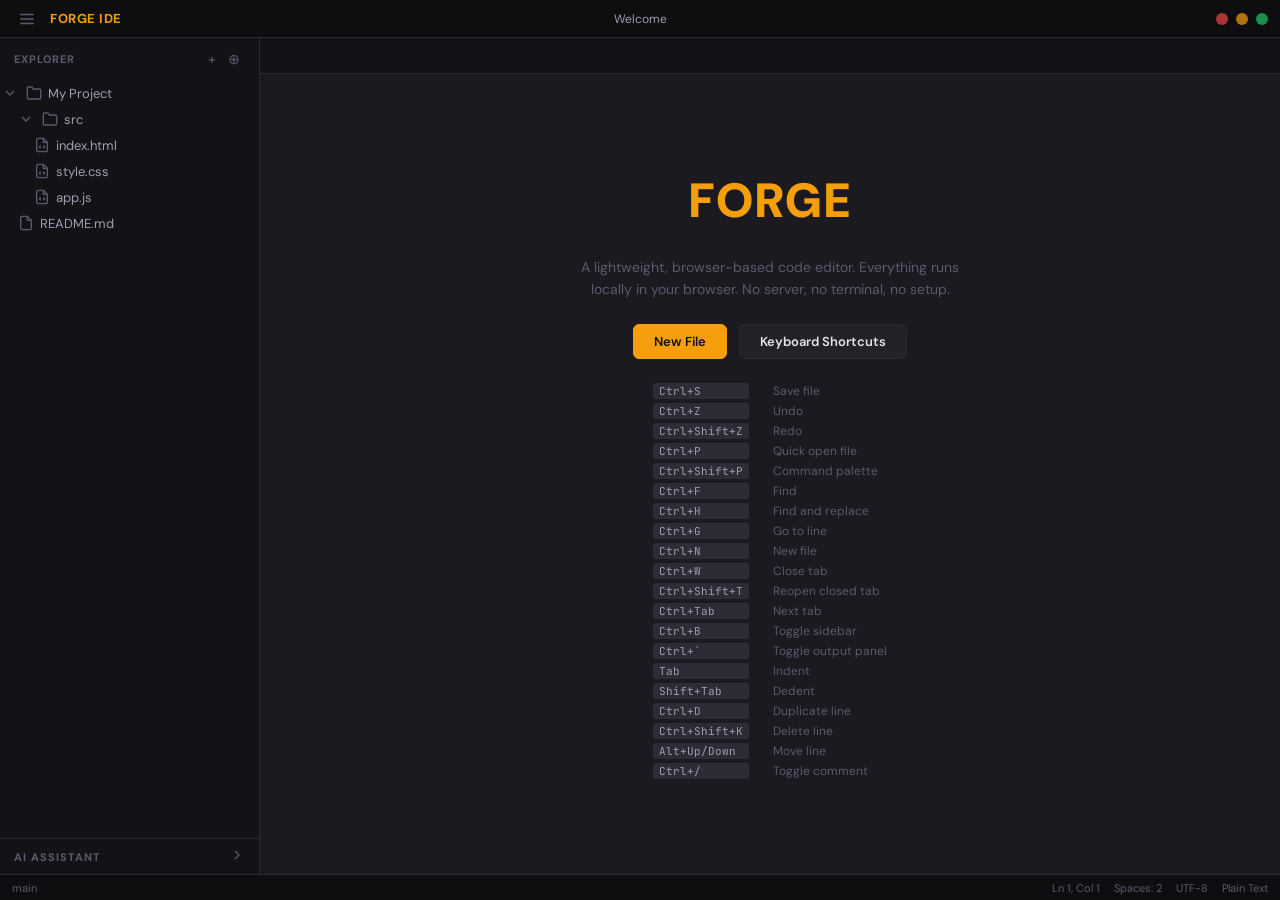
==== ide.html @ 229c1ccb "Add files via upload" ====
<!DOCTYPE html>
<html lang="en">
<head>
<meta charset="UTF-8">
<meta name="viewport" content="width=device-width, initial-scale=1.0">
<title>Forge IDE</title>
<link rel="preconnect" href="https://fonts.googleapis.com">
<link href="https://fonts.googleapis.com/css2?family=JetBrains+Mono:wght@400;700&family=DM+Sans:wght@400;500;600;700;900&display=swap" rel="stylesheet">
<style>
*,*::before,*::after{box-sizing:border-box;margin:0;padding:0}
:root{
  --bg-0:#0e0e11;--bg-1:#131317;--bg-2:#1a1a20;--bg-3:#222229;--bg-4:#2c2c36;
  --border:#2a2a36;--border-lt:#363645;
  --tx-0:#e4e4ea;--tx-1:#9e9eb2;--tx-2:#5a5a6e;
  --accent:#f59e0b;--accent-h:#fbbf24;--accent-bg:rgba(245,158,11,.1);--accent-bg2:rgba(245,158,11,.18);
  --red:#ef4444;--green:#22c55e;--blue:#38bdf8;--purple:#c084fc;--lime:#84cc16;--orange:#fb923c;
  --hl-kw:#f59e0b;--hl-str:#84cc16;--hl-num:#fb923c;--hl-cmt:#505064;--hl-fn:#38bdf8;--hl-bi:#c084fc;--hl-op:#8888a0;
  --hl-tag:#f59e0b;--hl-attr:#38bdf8;--hl-val:#84cc16;--hl-sel:#38bdf8;--hl-prop:#d4d4de;
  --radius:6px;--font-ui:'DM Sans',sans-serif;--font-ed:'JetBrains Mono',monospace;
  --ed-fs:14px;--ed-lh:21px;--ed-pad:16px;
}
html,body{height:100%;overflow:hidden;background:var(--bg-0);color:var(--tx-0);font-family:var(--font-ui)}
::-webkit-scrollbar{width:10px;height:10px}
::-webkit-scrollbar-track{background:transparent}
::-webkit-scrollbar-thumb{background:var(--bg-4);border-radius:5px}
::-webkit-scrollbar-thumb:hover{background:var(--border-lt)}
::selection{background:var(--accent-bg2)}
input,button,textarea{font-family:inherit;color:inherit}
button{background:none;border:none;cursor:pointer;padding:4px;border-radius:var(--radius)}
button:hover{background:var(--bg-3)}
:focus-visible{outline:1px solid var(--accent);outline-offset:-1px}

#app{display:grid;grid-template-rows:38px 1fr 26px;grid-template-columns:auto 1fr;height:100vh;width:100vw}
#titleBar{grid-column:1/-1;display:flex;align-items:center;justify-content:space-between;padding:0 12px;background:var(--bg-0);border-bottom:1px solid var(--border);user-select:none;z-index:10;position:relative}
.title-left,.title-right{display:flex;align-items:center;gap:8px}
.app-name{font-weight:700;font-size:13px;color:var(--accent);letter-spacing:.5px}
.title-center{font-size:12px;color:var(--tx-1);position:absolute;left:50%;transform:translateX(-50%);white-space:nowrap;overflow:hidden;text-overflow:ellipsis;max-width:40vw}
.title-right .dot{width:12px;height:12px;border-radius:50%;opacity:.7}

#sidebar{grid-row:2;width:260px;min-width:0;background:var(--bg-1);border-right:1px solid var(--border);display:flex;flex-direction:column;overflow:hidden;transition:width .15s,opacity .15s;position:relative}
#sidebar.collapsed{width:0;border-right:none;opacity:0;pointer-events:none}
#sidebar.resizing{transition:none}
#sidebarResizer{position:absolute;top:0;right:-3px;width:6px;height:100%;cursor:col-resize;z-index:5}
#sidebarResizer:hover,#sidebarResizer.active{background:var(--accent-bg2)}
#outputPanel{position:relative}
#outputResizer{position:absolute;top:-3px;left:0;width:100%;height:6px;cursor:row-resize;z-index:5}
#outputResizer:hover,#outputResizer.active{background:var(--accent-bg2)}
.sb-header{display:flex;align-items:center;justify-content:space-between;padding:10px 14px 8px;font-size:11px;font-weight:700;letter-spacing:1px;color:var(--tx-2);user-select:none}
.sb-actions{display:flex;gap:2px}
.sb-actions button{padding:2px 5px;font-size:14px;color:var(--tx-2)}
.sb-actions button:hover{color:var(--tx-0)}
#fileTree{flex:1;overflow-y:auto;overflow-x:hidden;padding:2px 0}
.tree-item{display:flex;align-items:center;gap:4px;padding:3px 8px 3px 0;cursor:pointer;font-size:13px;color:var(--tx-1);white-space:nowrap;user-select:none;position:relative}
.tree-item:hover{background:var(--bg-3);color:var(--tx-0)}
.tree-item.active{background:var(--accent-bg);color:var(--tx-0)}
.tree-item .ic{flex-shrink:0;display:flex;align-items:center;justify-content:center;width:20px;height:20px;color:var(--tx-2)}
.tree-item.active .ic{color:var(--accent)}
.tree-item .lbl{overflow:hidden;text-overflow:ellipsis}
.dirty-dot{width:8px;height:8px;border-radius:50%;background:var(--accent);margin-left:auto;flex-shrink:0}

.ai-section{border-top:1px solid var(--border);display:flex;flex-direction:column;max-height:280px;transition:max-height .2s}
.ai-section.collapsed{max-height:36px}
.ai-section-hdr{display:flex;align-items:center;justify-content:space-between;padding:8px 14px;font-size:11px;font-weight:700;letter-spacing:1px;color:var(--tx-2);cursor:pointer;user-select:none}
.ai-section-hdr:hover{color:var(--tx-1)}
#aiMessages{flex:1;overflow-y:auto;padding:4px 12px;font-size:12px;line-height:1.5}
.ai-msg{margin-bottom:8px;padding:6px 10px;border-radius:var(--radius);max-width:95%;word-wrap:break-word;white-space:pre-wrap}
.ai-msg.user{background:var(--accent-bg);color:var(--tx-0);margin-left:auto;text-align:right}
.ai-msg.bot{background:var(--bg-3);color:var(--tx-1)}
.ai-input-row{display:flex;gap:4px;padding:6px 8px;border-top:1px solid var(--border)}
.ai-input-row input{flex:1;background:var(--bg-0);border:1px solid var(--border);border-radius:var(--radius);padding:5px 10px;font-size:12px;outline:none;color:var(--tx-0)}
.ai-input-row input:focus{border-color:var(--accent)}
.ai-input-row button{background:var(--accent);color:var(--bg-0);font-weight:700;border-radius:var(--radius);padding:0 10px}
.ai-input-row button:hover{background:var(--accent-h)}

#editorArea{grid-row:2;display:flex;flex-direction:column;overflow:hidden;background:var(--bg-2);position:relative}
#tabBar{display:flex;align-items:stretch;background:var(--bg-1);border-bottom:1px solid var(--border);min-height:36px;overflow-x:auto;overflow-y:hidden;user-select:none;flex-shrink:0}
#tabBar::-webkit-scrollbar{height:0}
.tab{display:flex;align-items:center;gap:6px;padding:0 14px;font-size:12px;color:var(--tx-2);cursor:pointer;border-right:1px solid var(--border);white-space:nowrap;position:relative;flex-shrink:0;min-width:0}
.tab:hover{color:var(--tx-1);background:var(--bg-3)}
.tab.active{color:var(--tx-0);background:var(--bg-2)}
.tab.active::after{content:'';position:absolute;bottom:0;left:0;right:0;height:2px;background:var(--accent)}
.tab .tab-name{overflow:hidden;text-overflow:ellipsis}
.tab .tab-close{display:flex;align-items:center;opacity:0;padding:2px;border-radius:3px}
.tab:hover .tab-close,.tab.active .tab-close{opacity:.5}
.tab .tab-close:hover{opacity:1;background:var(--bg-4)}
.tab .tab-dirty{width:6px;height:6px;border-radius:50%;background:var(--accent);flex-shrink:0}

#editorContainer{flex:1;display:flex;overflow:hidden;position:relative}
#welcomeScreen{flex:1;display:flex;flex-direction:column;align-items:center;justify-content:center;gap:24px;padding:40px;text-align:center}
.welcome-logo{font-size:48px;font-weight:900;color:var(--accent);letter-spacing:2px}
.welcome-sub{font-size:14px;color:var(--tx-2);max-width:400px;line-height:1.6}
.welcome-actions{display:flex;gap:12px;flex-wrap:wrap;justify-content:center}
.wbtn{padding:8px 20px;border-radius:var(--radius);font-size:13px;font-weight:600;cursor:pointer;border:1px solid var(--border);background:var(--bg-3);color:var(--tx-0);transition:all .15s}
.wbtn:hover{border-color:var(--accent);background:var(--accent-bg)}
.wbtn.primary{background:var(--accent);color:var(--bg-0);border-color:var(--accent)}
.wbtn.primary:hover{background:var(--accent-h)}
.welcome-shortcuts{display:grid;grid-template-columns:auto auto;gap:4px 24px;text-align:left;font-size:12px;color:var(--tx-2)}
.welcome-shortcuts kbd{background:var(--bg-4);padding:1px 6px;border-radius:3px;font-family:var(--font-ed);font-size:11px;color:var(--tx-1)}

#editorWrapper{flex:1;display:none;overflow:hidden}
#editorWrapper.visible{display:flex}
#lineNumbers{width:58px;min-width:58px;overflow:hidden;padding:var(--ed-pad) 10px var(--ed-pad) 0;text-align:right;color:var(--tx-2);background:var(--bg-2);border-right:1px solid var(--border);user-select:none}
.ln{display:block;font-family:var(--font-ed);font-size:var(--ed-fs);line-height:var(--ed-lh)}
.ln.active-ln{color:var(--tx-0)}
#editorScroll{flex:1;overflow:auto;position:relative;background:var(--bg-2)}
#editorInner{position:relative;min-width:100%;min-height:100%}
.ed-text{font-family:var(--font-ed)!important;font-size:var(--ed-fs)!important;font-weight:400!important;font-style:normal!important;line-height:var(--ed-lh)!important;tab-size:2!important;-moz-tab-size:2!important;letter-spacing:0!important;word-spacing:0!important;white-space:pre!important;padding:var(--ed-pad)!important;margin:0!important;border:none!important}
#highlightLayer{position:absolute;top:0;left:0;pointer-events:none;z-index:1;overflow:hidden;color:var(--tx-0)}
#inputLayer{position:absolute;top:0;left:0;width:100%;height:100%;resize:none;overflow:hidden;background:transparent;color:transparent;caret-color:var(--accent);outline:none;z-index:2}
#minimap{width:80px;min-width:80px;background:var(--bg-1);border-left:1px solid var(--border);cursor:pointer;display:block}

.hl-kw{color:var(--hl-kw)}.hl-str{color:var(--hl-str)}.hl-num{color:var(--hl-num)}
.hl-cmt{color:var(--hl-cmt);font-style:italic}.hl-fn{color:var(--hl-fn)}.hl-bi{color:var(--hl-bi)}
.hl-op{color:var(--hl-op)}.hl-tag{color:var(--hl-tag)}.hl-attr{color:var(--hl-attr)}
.hl-val{color:var(--hl-val)}.hl-sel{color:var(--hl-sel)}.hl-prop{color:var(--hl-prop)}
.hl-imp{color:var(--red)}.hl-punct{color:var(--tx-2)}

#findBar{display:none;align-items:center;gap:8px;padding:6px 12px;background:var(--bg-1);border-bottom:1px solid var(--border);flex-shrink:0;animation:slideDown .12s ease}
#findBar.visible{display:flex}
@keyframes slideDown{from{opacity:0;transform:translateY(-8px)}to{opacity:1;transform:translateY(0)}}
#findBar input{background:var(--bg-0);border:1px solid var(--border);border-radius:var(--radius);padding:4px 10px;font-size:12px;font-family:var(--font-ed);color:var(--tx-0);outline:none;min-width:180px}
#findBar input:focus{border-color:var(--accent)}
#findBar .find-nav{display:flex;gap:2px}
#findBar .find-info{font-size:11px;color:var(--tx-2);min-width:60px}
#findBar .replace-row{display:none;align-items:center;gap:6px}
#findBar .replace-row.visible{display:flex}
.find-opt{font-size:11px;font-family:var(--font-ed);padding:2px 6px;color:var(--tx-2);border:1px solid transparent;border-radius:4px}
.find-opt:hover{color:var(--tx-1);background:var(--bg-3)}
.find-opt.active{color:var(--accent);background:var(--accent-bg);border-color:var(--accent)}

#outputPanel{display:none;flex-direction:column;border-top:1px solid var(--border);background:var(--bg-1);flex-shrink:0}
#outputPanel.visible{display:flex}
.out-header{display:flex;align-items:center;justify-content:space-between;padding:6px 12px;font-size:11px;font-weight:700;letter-spacing:1px;color:var(--tx-2);border-bottom:1px solid var(--border)}
#outputContent{flex:1;overflow-y:auto;padding:8px 12px;font-family:var(--font-ed);font-size:12px;line-height:1.6;color:var(--tx-1);max-height:180px}

#statusBar{grid-column:1/-1;display:flex;align-items:center;justify-content:space-between;padding:0 12px;background:var(--bg-0);border-top:1px solid var(--border);font-size:11px;color:var(--tx-2);user-select:none;flex-shrink:0}
.st-left,.st-right{display:flex;align-items:center;gap:14px}
.st-item{display:flex;align-items:center;gap:4px;cursor:default}
.st-item.clickable{cursor:pointer}
.st-item.clickable:hover{color:var(--tx-1)}

#cmdPalette{display:none;position:fixed;inset:0;z-index:100;align-items:flex-start;justify-content:center;padding-top:80px}
#cmdPalette.visible{display:flex}
.cp-overlay{position:absolute;inset:0;background:rgba(0,0,0,.5)}
.cp-modal{position:relative;width:520px;max-width:90vw;background:var(--bg-1);border:1px solid var(--border);border-radius:var(--radius);box-shadow:0 20px 60px rgba(0,0,0,.6);overflow:hidden}
.cp-modal input{width:100%;padding:12px 16px;background:var(--bg-0);border:none;border-bottom:1px solid var(--border);font-size:14px;color:var(--tx-0);outline:none}
.cp-results{max-height:320px;overflow-y:auto;padding:4px}
.cp-item{display:flex;align-items:center;justify-content:space-between;padding:8px 14px;border-radius:4px;cursor:pointer;font-size:13px;color:var(--tx-1)}
.cp-item:hover,.cp-item.selected{background:var(--accent-bg);color:var(--tx-0)}
.cp-item .cp-shortcut{font-size:11px;color:var(--tx-2);font-family:var(--font-ed)}

#ctxMenu{display:none;position:fixed;z-index:200;min-width:180px;background:var(--bg-1);border:1px solid var(--border);border-radius:var(--radius);box-shadow:0 8px 30px rgba(0,0,0,.5);padding:4px;overflow:hidden}
#ctxMenu.visible{display:block}
.ctx-item{display:flex;align-items:center;gap:8px;padding:6px 12px;font-size:12px;color:var(--tx-1);cursor:pointer;border-radius:4px}
.ctx-item:hover{background:var(--accent-bg);color:var(--tx-0)}
.ctx-item.danger{color:var(--red)}
.ctx-item.danger:hover{background:rgba(239,68,68,.1)}
.ctx-sep{height:1px;background:var(--border);margin:4px 8px}

.inline-input{width:100%;background:var(--bg-0);border:1px solid var(--accent);color:var(--tx-0);font-family:var(--font-ui);font-size:13px;padding:2px 6px;outline:none;border-radius:3px;margin:1px 0}

#toastContainer{position:fixed;bottom:40px;right:16px;z-index:300;display:flex;flex-direction:column;gap:8px;pointer-events:none}
.toast{padding:8px 16px;background:var(--bg-3);border:1px solid var(--border);border-radius:var(--radius);font-size:12px;color:var(--tx-0);box-shadow:0 4px 20px rgba(0,0,0,.4);animation:toastIn .2s ease;transition:opacity .2s}
.toast.out{opacity:0}
@keyframes toastIn{from{opacity:0;transform:translateY(10px)}to{opacity:1;transform:translateY(0)}}

#currentLineHighlight{position:absolute;left:0;right:0;height:var(--ed-lh);background:rgba(245,158,11,.04);pointer-events:none;z-index:0;transition:top .05s}
</style>
</head>
<body>
<div id="app">
  <header id="titleBar">
    <div class="title-left">
      <button id="menuBtn" title="Toggle Sidebar" style="padding:4px 6px;display:flex;color:var(--tx-2)"></button>
      <span class="app-name">FORGE IDE</span>
    </div>
    <div class="title-center" id="titleCenter">Welcome</div>
    <div class="title-right">
      <div class="dot" style="background:var(--red)"></div>
      <div class="dot" style="background:var(--accent)"></div>
      <div class="dot" style="background:var(--green)"></div>
    </div>
  </header>

  <aside id="sidebar">
    <div class="sb-header">
      <span>EXPLORER</span>
      <div class="sb-actions">
        <button id="newFileBtn" title="New File">+</button>
        <button id="newFolderBtn" title="New Folder">&#x2295;</button>
      </div>
    </div>
    <div id="fileTree"></div>
    <div class="ai-section collapsed" id="aiSection">
      <div class="ai-section-hdr" id="aiToggle"><span>AI ASSISTANT</span><span id="aiChev"></span></div>
      <div id="aiMessages"></div>
      <div class="ai-input-row">
        <input type="text" id="aiInput" placeholder="Type a command..." autocomplete="off">
        <button id="aiSendBtn">&#x27A4;</button>
      </div>
    </div>
    <div id="sidebarResizer" title="Drag to resize"></div>
  </aside>

  <div id="editorArea">
    <div id="tabBar"><div id="tabList" style="display:flex"></div></div>
    <div id="findBar">
      <span style="color:var(--tx-2);font-size:13px;display:flex">&#x1F50D;</span>
      <input type="text" id="findInput" placeholder="Find...">
      <div class="find-nav">
        <button id="findPrev" title="Previous" style="padding:2px 4px;color:var(--tx-2)"></button>
        <button id="findNext" title="Next" style="padding:2px 4px;color:var(--tx-2)"></button>
      </div>
      <div class="find-nav">
        <button id="findCaseBtn" class="find-opt" title="Match Case">Aa</button>
        <button id="findWordBtn" class="find-opt" title="Match Whole Word">ab</button>
        <button id="findRegexBtn" class="find-opt" title="Use Regular Expression">.*</button>
      </div>
      <span class="find-info" id="findInfo"></span>
      <div class="replace-row" id="replaceRow">
        <input type="text" id="replaceInput" placeholder="Replace...">
        <button id="replaceBtn" style="font-size:11px;padding:3px 8px;background:var(--bg-3);border:1px solid var(--border);border-radius:4px">Replace</button>
        <button id="replaceAllBtn" style="font-size:11px;padding:3px 8px;background:var(--bg-3);border:1px solid var(--border);border-radius:4px">All</button>
      </div>
      <div style="flex:1"></div>
      <button id="findClose" style="padding:2px 6px;color:var(--tx-2)"></button>
    </div>
    <div id="editorContainer">
      <div id="welcomeScreen">
        <div class="welcome-logo">FORGE</div>
        <div class="welcome-sub">A lightweight, browser-based code editor. Everything runs locally in your browser. No server, no terminal, no setup.</div>
        <div class="welcome-actions">
          <button class="wbtn primary" id="wNewFile">New File</button>
          <button class="wbtn" id="wShortcuts">Keyboard Shortcuts</button>
        </div>
        <div class="welcome-shortcuts" id="wShortcutList">
          <kbd>Ctrl+S</kbd><span>Save file</span>
          <kbd>Ctrl+Z</kbd><span>Undo</span>
          <kbd>Ctrl+Shift+Z</kbd><span>Redo</span>
          <kbd>Ctrl+P</kbd><span>Quick open file</span>
          <kbd>Ctrl+Shift+P</kbd><span>Command palette</span>
          <kbd>Ctrl+F</kbd><span>Find</span>
          <kbd>Ctrl+H</kbd><span>Find and replace</span>
          <kbd>Ctrl+G</kbd><span>Go to line</span>
          <kbd>Ctrl+N</kbd><span>New file</span>
          <kbd>Ctrl+W</kbd><span>Close tab</span>
          <kbd>Ctrl+Shift+T</kbd><span>Reopen closed tab</span>
          <kbd>Ctrl+Tab</kbd><span>Next tab</span>
          <kbd>Ctrl+B</kbd><span>Toggle sidebar</span>
          <kbd>Ctrl+`</kbd><span>Toggle output panel</span>
          <kbd>Tab</kbd><span>Indent</span>
          <kbd>Shift+Tab</kbd><span>Dedent</span>
          <kbd>Ctrl+D</kbd><span>Duplicate line</span>
          <kbd>Ctrl+Shift+K</kbd><span>Delete line</span>
          <kbd>Alt+Up/Down</kbd><span>Move line</span>
          <kbd>Ctrl+/</kbd><span>Toggle comment</span>
        </div>
      </div>
      <div id="editorWrapper">
        <div id="lineNumbers"></div>
        <div id="editorScroll">
          <div id="editorInner">
            <div id="currentLineHighlight"></div>
            <pre id="highlightLayer" class="ed-text"></pre>
            <textarea id="inputLayer" class="ed-text" spellcheck="false" autocomplete="off" autocorrect="off" autocapitalize="off" wrap="off"></textarea>
          </div>
        </div>
        <canvas id="minimap"></canvas>
      </div>
    </div>
    <div id="outputPanel">
      <div id="outputResizer" title="Drag to resize"></div>
      <div class="out-header"><span>OUTPUT</span><button id="closeOutputBtn" style="padding:2px 6px;color:var(--tx-2)"></button></div>
      <div id="outputContent"></div>
    </div>
  </div>

  <footer id="statusBar">
    <div class="st-left">
      <span class="st-item clickable" id="stBranch">main</span>
    </div>
    <div class="st-right">
      <span class="st-item" id="stCursor">Ln 1, Col 1</span>
      <span class="st-item" id="stIndent">Spaces: 2</span>
      <span class="st-item" id="stEncoding">UTF-8</span>
      <span class="st-item" id="stLang">Plain Text</span>
    </div>
  </footer>
</div>

<div id="cmdPalette">
  <div class="cp-overlay" id="cpOverlay"></div>
  <div class="cp-modal">
    <input type="text" id="cpInput" placeholder="Type a command or file name..." autocomplete="off">
    <div class="cp-results" id="cpResults"></div>
  </div>
</div>
<div id="ctxMenu"></div>
<div id="toastContainer"></div>

<script>
(function(){
'use strict';

/* ===== ICONS ===== */
const IC={
  chevR:'<svg width="16" height="16" viewBox="0 0 24 24" fill="none" stroke="currentColor" stroke-width="2"><polyline points="9 18 15 12 9 6"/></svg>',
  chevD:'<svg width="16" height="16" viewBox="0 0 24 24" fill="none" stroke="currentColor" stroke-width="2"><polyline points="6 9 12 15 18 9"/></svg>',
  folder:'<svg width="16" height="16" viewBox="0 0 24 24" fill="none" stroke="currentColor" stroke-width="2"><path d="M22 19a2 2 0 0 1-2 2H4a2 2 0 0 1-2-2V5a2 2 0 0 1 2-2h5l2 3h9a2 2 0 0 1 2 2z"/></svg>',
  file:'<svg width="16" height="16" viewBox="0 0 24 24" fill="none" stroke="currentColor" stroke-width="2"><path d="M14 2H6a2 2 0 0 0-2 2v16a2 2 0 0 0 2 2h12a2 2 0 0 0 2-2V8z"/><polyline points="14 2 14 8 20 8"/></svg>',
  fileCode:'<svg width="16" height="16" viewBox="0 0 24 24" fill="none" stroke="currentColor" stroke-width="2"><path d="M14 2H6a2 2 0 0 0-2 2v16a2 2 0 0 0 2 2h12a2 2 0 0 0 2-2V8z"/><polyline points="14 2 14 8 20 8"/><polyline points="10 13 8 15 10 17"/><polyline points="14 13 16 15 14 17"/></svg>',
  x:'<svg width="14" height="14" viewBox="0 0 24 24" fill="none" stroke="currentColor" stroke-width="2"><line x1="18" y1="6" x2="6" y2="18"/><line x1="6" y1="6" x2="18" y2="18"/></svg>',
  arrowU:'<svg width="14" height="14" viewBox="0 0 24 24" fill="none" stroke="currentColor" stroke-width="2"><polyline points="18 15 12 9 6 15"/></svg>',
  arrowD:'<svg width="14" height="14" viewBox="0 0 24 24" fill="none" stroke="currentColor" stroke-width="2"><polyline points="6 9 12 15 18 9"/></svg>',
  menu:'<svg width="18" height="18" viewBox="0 0 24 24" fill="none" stroke="currentColor" stroke-width="2"><line x1="3" y1="6" x2="21" y2="6"/><line x1="3" y1="12" x2="21" y2="12"/><line x1="3" y1="18" x2="21" y2="18"/></svg>',
};

/* ===== CONFIG ===== */
const CFG={tabSize:2,fontSize:14,lineHeight:21,pad:16,lnWidth:58,mmWidth:80,maxUndo:200,autoSaveMs:4000,undoCoalesceMs:500,maxClosedTabs:15};

/* ===== KEYWORDS ===== */
const JS_KW=new Set('break case catch class const continue debugger default delete do else export extends finally for function if import in instanceof let new of return static super switch this throw try typeof var void while with yield async await'.split(' '));
const JS_BI=new Set('true false null undefined NaN Infinity console Math Array Object String Number Boolean Date RegExp Map Set Promise JSON window document parseInt parseFloat isNaN isFinite require module exports'.split(' '));
const CSS_PROP=new Set('align-content align-items align-self animation appearance background background-attachment background-blend-mode background-clip background-color background-image background-origin background-position background-repeat background-size border border-bottom border-bottom-color border-bottom-left-radius border-bottom-right-radius border-bottom-style border-bottom-width border-collapse border-color border-image border-left border-left-color border-left-style border-left-width border-radius border-right border-right-color border-right-style border-right-width border-spacing border-style border-top border-top-color border-top-left-radius border-top-right-radius border-top-style border-top-width border-width bottom box-decoration-break box-shadow box-sizing caption-side caret-color clear clip clip-path color column-count column-fill column-gap column-rule column-rule-color column-rule-style column-rule-width column-span column-width columns content counter-increment counter-reset cursor direction display empty-cells filter flex flex-basis flex-direction flex-flow flex-grow flex-shrink flex-wrap float font font-family font-feature-settings font-kerning font-size font-size-adjust font-stretch font-style font-variant font-variant-caps font-weight gap grid grid-area grid-auto-columns grid-auto-flow grid-auto-rows grid-column grid-column-end grid-column-gap grid-column-start grid-gap grid-row grid-row-end grid-row-gap grid-row-start grid-template grid-template-areas grid-template-columns grid-template-rows height justify-content justify-items justify-self left letter-spacing line-height list-style list-style-image list-style-position list-style-type margin margin-bottom margin-left margin-right margin-top max-height max-width min-height min-width mix-blend-mode object-fit object-position opacity order outline outline-color outline-offset outline-style outline-width overflow overflow-wrap overflow-x overflow-y padding padding-bottom padding-left padding-right padding-top perspective perspective-origin place-content place-items place-self pointer-events position quotes resize right row-gap scroll-behavior tab-size table-layout text-align text-align-last text-decoration text-decoration-color text-decoration-line text-decoration-style text-indent text-justify text-overflow text-shadow text-transform top transform transform-origin transform-style transition transition-delay transition-duration transition-property transition-timing-function user-select vertical-align visibility white-space width word-break word-spacing word-wrap writing-mode z-index'.split(' '));

/* ===== STATE ===== */
const S={
  files:new Map(),rootId:null,
  openTabs:[],activeTabId:null,
  tabStates:new Map(),
  openFolders:new Set(),dirty:new Set(),
  sidebarVisible:true,outputVisible:false,
  aiOpen:false,projectName:'My Project',
  closedTabs:[]
};
let findVisible=false,findText='',findMatches=[],findIdx=-1,replaceMode=false;
let findCase=false,findWhole=false,findRegex=false;
let progChange=false,updateQueued=false,charW=null;
let sidebarResizing=false,outputResizing=false;

/* ===== DOM REFS ===== */
let $menu,$sidebar,$fileTree,$tabList,$welcome,$edWrap,$edScroll,$edInner,$hlLayer,$input,$lnNums,$minimap;
let $findBar,$findInput,$findInfo,$replaceRow,$replaceInput;
let $cmdPalette,$cpInput,$cpResults,$cpOverlay;
let $ctxMenu,$aiMsgs,$aiInput,$aiSection;
let $stCursor,$stLang,$titleCenter,$outputPanel,$outputContent;
let $toastContainer;

/* ===== UTILS ===== */
let _idC=0;
function uid(){return 'f'+(++_idC)}
function escH(s){return s.replace(/&/g,'&amp;').replace(/</g,'&lt;').replace(/>/g,'&gt;').replace(/"/g,'&quot;')}
function ext(name){const i=name.lastIndexOf('.');return i>=0?name.slice(i+1).toLowerCase():''}
function langOfFile(name){const e=ext(name);if(['js','mjs','cjs','ts','tsx','jsx'].includes(e))return'javascript';if(['html','htm','svg'].includes(e))return'html';if(['css','scss','less'].includes(e))return'css';if(e==='json')return'json';return'plain'}
function langLabel(l){return{javascript:'JavaScript',html:'HTML',css:'CSS',json:'JSON',plain:'Plain Text'}[l]||'Plain Text'}
function toast(msg){const t=document.createElement('div');t.className='toast';t.textContent=msg;$toastContainer.appendChild(t);setTimeout(()=>{t.classList.add('out');setTimeout(()=>t.remove(),200)},2500)}
function copyToClipboard(text){
  if(navigator.clipboard&&navigator.clipboard.writeText){navigator.clipboard.writeText(text).catch(()=>fallbackCopy(text))}
  else fallbackCopy(text);
}
function fallbackCopy(text){
  const ta=document.createElement('textarea');ta.value=text;ta.style.position='fixed';ta.style.opacity='0';
  document.body.appendChild(ta);ta.select();try{document.execCommand('copy')}catch(e){}document.body.removeChild(ta);
}

/* ===== FILE SYSTEM ===== */
function mkFile(name,type,parent,content=''){
  const id=uid();
  const node={id,name,type,parent:parent||null,content:type==='file'?content:'',children:[]};
  S.files.set(id,node);
  if(parent){const p=S.files.get(parent);if(p&&p.type==='folder')p.children.push(id)}
  return node;
}
function defaultProject(){
  const root=mkFile(S.projectName,'folder',null);S.rootId=root.id;S.openFolders.add(root.id);
  const src=mkFile('src','folder',root.id);S.openFolders.add(src.id);
  mkFile('index.html','file',src.id,'<!DOCTYPE html>\n<html lang="en">\n<head>\n  <meta charset="UTF-8">\n  <meta name="viewport" content="width=device-width, initial-scale=1.0">\n  <title>My Project</title>\n  <link rel="stylesheet" href="style.css">\n</head>\n<body>\n  <h1>Hello, Forge!</h1>\n  <p>Start editing to see changes.</p>\n  <div id="app"></div>\n  <script src="app.js"><\/script>\n</body>\n</html>');
  mkFile('style.css','file',src.id,'/* Main Styles */\nbody {\n  font-family: system-ui, sans-serif;\n  max-width: 800px;\n  margin: 2rem auto;\n  padding: 0 1rem;\n  color: #e0e0e0;\n  background: #1a1a20;\n}\n\nh1 {\n  color: #f59e0b;\n  font-size: 2.5rem;\n  margin-bottom: 0.5rem;\n}\n\np {\n  color: #9e9eb2;\n  line-height: 1.6;\n}\n\n#app {\n  margin-top: 2rem;\n  padding: 1.5rem;\n  border: 1px solid #2a2a36;\n  border-radius: 8px;\n  background: #222229;\n}\n');
  mkFile('app.js','file',src.id,'// Main Application\nfunction init() {\n  const app = document.getElementById(\'app\');\n  app.innerHTML = \'<p>App loaded successfully!</p>\';\n\n  console.log(\'Project initialized\');\n}\n\n// Counter example\nlet count = 0;\nfunction increment() {\n  count++;\n  const el = document.getElementById(\'count\');\n  if (el) el.textContent = count;\n}\n\ndocument.addEventListener(\'DOMContentLoaded\', init);\n');
  mkFile('README.md','file',root.id,'# My Project\n\nBuilt with Forge IDE — a browser-based code editor.\n\n## Files\n\n- `src/index.html` — Main HTML page\n- `src/style.css` — Stylesheet\n- `src/app.js` — Application logic\n\n## Getting Started\n\nOpen `src/index.html` in a browser to view the project.\nEdit files here in Forge IDE and press Ctrl+S to save.\n');
}
function getFilePath(id){const parts=[];let n=S.files.get(id);while(n){parts.unshift(n.name);n=n.parent?S.files.get(n.parent):null}return parts.join('/')}
function findFileByName(name,parentId){
  const p=S.files.get(parentId||S.rootId);if(!p||p.type!=='folder')return null;
  for(const cid of p.children){const c=S.files.get(cid);if(c&&c.name===name)return c}return null;
}
function deleteNode(id){
  const n=S.files.get(id);if(!n)return;
  if(n.type==='folder')for(const cid of[...n.children])deleteNode(cid);
  if(n.parent){const p=S.files.get(n.parent);if(p)p.children=p.children.filter(c=>c!==id)}
  const ti=S.openTabs.indexOf(id);if(ti>=0)S.openTabs.splice(ti,1);
  S.tabStates.delete(id);S.dirty.delete(id);
  if(S.activeTabId===id){S.activeTabId=S.openTabs[S.openTabs.length-1]||null}
  S.files.delete(id);
}

/* ===== SYNTAX HIGHLIGHTING ===== */
function highlight(code,lang){
  if(lang==='javascript'||lang==='json')return highlightJS(code,lang==='json');
  if(lang==='html')return highlightHTML(code);
  if(lang==='css')return highlightCSS(code);
  return escH(code);
}
function highlightJS(code,json){
  let r='',i=0;const kw=json?new Set(['true','false','null']):JS_KW;
  while(i<code.length){
    if(!json&&code[i]==='/'&&code[i+1]==='/'){let e=code.indexOf('\n',i);if(e<0)e=code.length;r+=`<span class="hl-cmt">${escH(code.slice(i,e))}</span>`;i=e}
    else if(!json&&code[i]==='/'&&code[i+1]==='*'){let e=code.indexOf('*/',i+2);if(e<0)e=code.length;else e+=2;r+=`<span class="hl-cmt">${escH(code.slice(i,e))}</span>`;i=e}
    else if(code[i]==='"'||code[i]==="'"||(!json&&code[i]==='`')){const q=code[i];let j=i+1;while(j<code.length&&code[j]!==q){if(code[j]==='\\')j++;j++}if(j<code.length)j++;r+=`<span class="hl-str">${escH(code.slice(i,j))}</span>`;i=j}
    else if(/\d/.test(code[i])&&(i===0||!/[\w$]/.test(code[i-1]))){let j=i;while(j<code.length&&/[\d.xXa-fA-FeEoObB_]/.test(code[j]))j++;r+=`<span class="hl-num">${escH(code.slice(i,j))}</span>`;i=j}
    else if(/[a-zA-Z_$]/.test(code[i])){let j=i;while(j<code.length&&/[a-zA-Z0-9_$]/.test(code[j]))j++;const w=code.slice(i,j);
      if(kw.has(w))r+=`<span class="hl-kw">${w}</span>`;
      else if(!json&&JS_BI.has(w))r+=`<span class="hl-bi">${w}</span>`;
      else if(!json&&j<code.length&&code[j]==='(')r+=`<span class="hl-fn">${escH(w)}</span>`;
      else r+=escH(w);i=j}
    else if(/[+\-*/%=<>!&|^~?:]/.test(code[i])){r+=`<span class="hl-op">${escH(code[i])}</span>`;i++}
    else if(code[i]==='{'||code[i]==='}'){r+=`<span class="hl-punct">${escH(code[i])}</span>`;i++}
    else{r+=escH(code[i]);i++}
  }return r;
}
function highlightHTML(code){
  let r='',i=0;
  while(i<code.length){
    if(code[i]==='<'){const j=code.indexOf('>',i);if(j<0){r+=escH(code.slice(i));break}
      const tag=code.slice(i,j+1);const m=tag.match(/^(<\/?)(\w[\w-]*)/);
      if(m){r+=`<span class="hl-punct">${escH(m[1])}</span><span class="hl-tag">${escH(m[2])}</span>`;let k=m[0].length;
        while(k<tag.length-1){if(/[\s\/>]/.test(tag[k])){r+=escH(tag[k]);k++}
          else if(/[a-zA-Z_-]/.test(tag[k])){let s=k;while(k<tag.length&&/[a-zA-Z0-9_-]/.test(tag[k]))k++;r+=`<span class="hl-attr">${escH(tag.slice(s,k))}</span>`}
          else if(tag[k]==='='){r+=`<span class="hl-op">=</span>`;k++}
          else if(tag[k]==='"'||tag[k]==="'"){const q=tag[k];let e=tag.indexOf(q,k+1);if(e<0)e=tag.length-1;r+=`<span class="hl-str">${escH(tag.slice(k,e+1))}</span>`;k=e+1}
          else{k++}}
        if(tag.endsWith('/>'))r+='<span class="hl-punct">/&gt;</span>';else if(tag.endsWith('>'))r+='<span class="hl-punct">&gt;</span>'}
      else r+=escH(tag);i=j+1}
    else if(code[i]==='&'){r+='&amp;';i++}
    else{r+=escH(code[i]);i++}
  }return r;
}
function highlightCSS(code){
  let r='',i=0;
  while(i<code.length){
    if(code[i]==='/'&&code[i+1]==='*'){let e=code.indexOf('*/',i+2);if(e<0)e=code.length;else e+=2;r+=`<span class="hl-cmt">${escH(code.slice(i,e))}</span>`;i=e}
    else if(code[i]==='"'||code[i]==="'"){const q=code[i];let j=i+1;while(j<code.length&&code[j]!==q){if(code[j]==='\\')j++;j++}if(j<code.length)j++;r+=`<span class="hl-str">${escH(code.slice(i,j))}</span>`;i=j}
    else if(code[i]==='@'){let j=i+1;while(j<code.length&&/[a-zA-Z-]/.test(code[j]))j++;r+=`<span class="hl-kw">${escH(code.slice(i,j))}</span>`;i=j}
    else if(code[i]==='#'&&/[0-9a-fA-F]/.test(code[i+1]||'')){let j=i;while(j<code.length&&/[0-9a-fA-F]/.test(code[j]))j++;r+=`<span class="hl-num">${escH(code.slice(i,j))}</span>`;i=j}
    else if(/\d/.test(code[i])){let j=i;while(j<code.length&&/[\d.%a-zA-Z]/.test(code[j]))j++;r+=`<span class="hl-num">${escH(code.slice(i,j))}</span>`;i=j}
    else if(code[i]==='.'&&/[a-zA-Z]/.test(code[i+1]||'')){let j=i+1;while(j<code.length&&/[a-zA-Z0-9_-]/.test(code[j]))j++;
      if(j>i+1)r+=`<span class="hl-sel">${escH(code.slice(i,j))}</span>`;else r+='.';i=j}
    else if(/[a-zA-Z_-]/.test(code[i])){let j=i;while(j<code.length&&/[a-zA-Z0-9_-]/.test(code[j]))j++;const w=code.slice(i,j);
      if(CSS_PROP.has(w))r+=`<span class="hl-prop">${escH(w)}</span>`;
      else if(w==='important')r+=`<span class="hl-imp">${escH(w)}</span>`;
      else r+=escH(w);i=j}
    else if(/[{}:;,>+~]/.test(code[i])){r+=`<span class="hl-punct">${escH(code[i])}</span>`;i++}
    else{r+=escH(code[i]);i++}
  }return r;
}

/* ===== CHAR WIDTH ===== */
function measureChar(){
  const s=document.createElement('span');s.className='ed-text';s.style.cssText='position:absolute;visibility:hidden;white-space:pre';s.textContent='M';document.body.appendChild(s);charW=s.getBoundingClientRect().width;document.body.removeChild(s);
}

/* ===== EDITOR ENGINE ===== */
function getTabState(id){if(!S.tabStates.has(id))S.tabStates.set(id,{undoStack:[],redoStack:[],lastContent:'',lastCursor:0,lastEditTime:0,lastEditDir:null,boundary:true});return S.tabStates.get(id)}

function activateTab(id){
  if(!S.files.has(id)||S.files.get(id).type!=='file')return;
  if(S.activeTabId&&$input){const ts=getTabState(S.activeTabId);ts.lastCursor=$input.selectionStart}
  if(!S.openTabs.includes(id))S.openTabs.push(id);
  S.activeTabId=id;
  const file=S.files.get(id);
  progChange=true;$input.value=file.content;
  const ts=getTabState(id);ts.lastContent=file.content;
  const pos=ts.lastCursor||0;$input.selectionStart=$input.selectionEnd=Math.min(pos,file.content.length);
  progChange=false;showEditor();scheduleUpdate();renderTabs();renderTree();updateStatusBar();
  $titleCenter.textContent=getFilePath(id);$input.focus();
}

function closeTab(id,skipConfirm){
  const i=S.openTabs.indexOf(id);if(i<0)return;
  if(!skipConfirm&&S.dirty.has(id)){
    const f=S.files.get(id);
    if(!window.confirm(`"${f?f.name:'File'}" has unsaved changes. Close anyway?`))return;
  }
  const ts=S.tabStates.get(id);
  S.closedTabs.push({id,cursor:ts?ts.lastCursor:0});
  if(S.closedTabs.length>CFG.maxClosedTabs)S.closedTabs.shift();
  S.openTabs.splice(i,1);S.tabStates.delete(id);S.dirty.delete(id);
  if(S.activeTabId===id){S.activeTabId=S.openTabs[Math.min(i,S.openTabs.length-1)]||null;
    if(S.activeTabId)activateTab(S.activeTabId);else showWelcome()}
  renderTabs();renderTree();
}

function closeOtherTabs(id){
  [...S.openTabs].forEach(tid=>{if(tid!==id)closeTab(tid,!S.dirty.has(tid))});
}
function closeAllTabs(){
  [...S.openTabs].forEach(tid=>closeTab(tid,!S.dirty.has(tid)));
}

function reopenClosedTab(){
  while(S.closedTabs.length){
    const last=S.closedTabs.pop();
    if(S.files.has(last.id)&&!S.openTabs.includes(last.id)){
      activateTab(last.id);
      const ts=getTabState(last.id);ts.lastCursor=Math.min(last.cursor,S.files.get(last.id).content.length);
      $input.selectionStart=$input.selectionEnd=ts.lastCursor;
      return;
    }
  }
  toast('No closed tabs to reopen');
}

function promptGoToLine(){
  if(!S.activeTabId){toast('Open a file first');return}
  const lc=$input.value.split('\n').length;
  const raw=window.prompt(`Go to line (1-${lc}):`);if(raw===null)return;
  const n=parseInt(raw,10);if(!Number.isFinite(n))return;
  const line=Math.max(1,Math.min(n,lc));
  const lines=$input.value.split('\n');let pos=0;for(let i=0;i<line-1;i++)pos+=lines[i].length+1;
  $input.focus();$input.selectionStart=$input.selectionEnd=pos;scrollToPos(pos);updateStatusBar();
}

function cycleTab(dir){
  if(!S.openTabs.length)return;
  const i=S.openTabs.indexOf(S.activeTabId);
  const next=((i<0?0:i)+dir+S.openTabs.length)%S.openTabs.length;
  activateTab(S.openTabs[next]);
}

function showWelcome(){$welcome.style.display='flex';$edWrap.classList.remove('visible');$titleCenter.textContent='Welcome';updateStatusBar()}
function showEditor(){$welcome.style.display='none';$edWrap.classList.add('visible')}

function scheduleUpdate(){if(!updateQueued){updateQueued=true;requestAnimationFrame(()=>{updateQueued=false;doEditorUpdate()})}}

function doEditorUpdate(){
  if(!S.activeTabId)return;
  const code=$input.value;const lang=langOfFile(S.files.get(S.activeTabId)?.name||'');
  $hlLayer.innerHTML=highlight(code,lang)+'\n';
  const lc=code.split('\n').length;let lnH='';const cl=cursorLine();
  for(let i=1;i<=lc;i++)lnH+=`<span class="ln${i===cl+1?' active-ln':''}">${i}</span>`;
  $lnNums.innerHTML=lnH;
  const lines=code.split('\n');const maxLen=Math.max(...lines.map(l=>l.length),1);
  $edInner.style.width=Math.max(maxLen*charW+CFG.pad*2+20,$edScroll.clientWidth)+'px';
  $edInner.style.height=Math.max(lc*CFG.lineHeight+CFG.pad*2,$edScroll.clientHeight)+'px';
  $edInner.querySelector('#currentLineHighlight').style.top=(CFG.pad+cl*CFG.lineHeight)+'px';
  renderMinimap(code,lang);
}

function cursorLine(){if(!S.activeTabId)return 0;return $input.value.substring(0,$input.selectionStart).split('\n').length-1}
function cursorCol(){if(!S.activeTabId)return 0;const p=$input.selectionStart;const l=$input.value.lastIndexOf('\n',p-1);return p-(l+1)}

function pushUndo(force){
  if(!S.activeTabId)return;const ts=getTabState(S.activeTabId);const cur=$input.value;
  if(cur===ts.lastContent)return;
  const now=Date.now();
  const diff=cur.length-ts.lastContent.length;
  const dir=diff>0?'ins':(diff<0?'del':'rep');
  const singleCharEdit=Math.abs(diff)===1;
  // Coalesce runs of typing (or backspacing) into one undo step, breaking the
  // group on pauses, direction changes, structural edits, or word/punct boundaries.
  const coalesce=!force&&singleCharEdit&&dir===ts.lastEditDir&&ts.undoStack.length>0&&
    (now-ts.lastEditTime)<CFG.undoCoalesceMs&&!ts.boundary;
  if(!coalesce){
    ts.undoStack.push({content:ts.lastContent,cursor:ts.lastCursor});
    if(ts.undoStack.length>CFG.maxUndo)ts.undoStack.shift();
  }
  ts.redoStack=[];ts.lastContent=cur;ts.lastCursor=$input.selectionStart;ts.lastEditTime=now;ts.lastEditDir=dir;
  const boundaryCh=dir==='ins'?cur[$input.selectionStart-1]:null;
  ts.boundary=dir!=='ins'||/[\s(){}\[\]"'`;,.<>=]/.test(boundaryCh||'');
}

function doUndo(){
  if(!S.activeTabId)return;const ts=getTabState(S.activeTabId);if(!ts.undoStack.length)return;
  ts.redoStack.push({content:$input.value,cursor:$input.selectionStart});const st=ts.undoStack.pop();
  progChange=true;$input.value=st.content;$input.selectionStart=$input.selectionEnd=st.cursor;progChange=false;
  ts.lastContent=st.content;ts.lastCursor=st.cursor;ts.lastEditTime=0;ts.lastEditDir=null;ts.boundary=true;
  S.files.get(S.activeTabId).content=st.content;
  if(!S.dirty.has(S.activeTabId)){S.dirty.add(S.activeTabId);renderTabs();renderTree()}
  scheduleUpdate();updateStatusBar();scrollToPos(st.cursor);
}

function doRedo(){
  if(!S.activeTabId)return;const ts=getTabState(S.activeTabId);if(!ts.redoStack.length)return;
  ts.undoStack.push({content:$input.value,cursor:$input.selectionStart});const st=ts.redoStack.pop();
  progChange=true;$input.value=st.content;$input.selectionStart=$input.selectionEnd=st.cursor;progChange=false;
  ts.lastContent=st.content;ts.lastCursor=st.cursor;ts.lastEditTime=0;ts.lastEditDir=null;ts.boundary=true;
  S.files.get(S.activeTabId).content=st.content;
  if(!S.dirty.has(S.activeTabId)){S.dirty.add(S.activeTabId);renderTabs();renderTree()}
  scheduleUpdate();updateStatusBar();scrollToPos(st.cursor);
}

function handleTabKey(e){
  e.preventDefault();const s=$input.selectionStart,en=$input.selectionEnd,val=$input.value;
  if(e.shiftKey){
    const ls=val.lastIndexOf('\n',s-1)+1;let sp=0;while(sp<CFG.tabSize&&ls+sp<val.length&&val[ls+sp]===' ')sp++;
    if(sp>0){progChange=true;$input.value=val.slice(0,ls)+val.slice(ls+sp);$input.selectionStart=$input.selectionEnd=Math.max(s-sp,ls);progChange=false;onContentChange(true)}
  }else{
    if(s!==en){
      const ls=val.lastIndexOf('\n',s-1)+1;const le=val.indexOf('\n',en-1);const endLine=le<0?val.length:le;
      const indented=val.slice(ls,endLine).split('\n').map(l=>'  '+l).join('\n');
      progChange=true;$input.value=val.slice(0,ls)+indented+val.slice(endLine);$input.selectionStart=ls;$input.selectionEnd=ls+indented.length;progChange=false;onContentChange(true);
    }else{progChange=true;$input.value=val.slice(0,s)+'  '+val.slice(en);$input.selectionStart=$input.selectionEnd=s+2;progChange=false;onContentChange(true)}
  }
}

function handleEnterKey(e){
  e.preventDefault();const s=$input.selectionStart,val=$input.value;
  const ls=val.lastIndexOf('\n',s-1)+1;const line=val.slice(ls,s);
  const indent=line.match(/^(\s*)/)[1];const lastCh=val[s-1];
  let extra='';if(lastCh==='{'||lastCh===':'||lastCh==='(')extra='  ';
  const insert='\n'+indent+extra;
  progChange=true;$input.value=val.slice(0,s)+insert+val.slice($input.selectionEnd);
  $input.selectionStart=$input.selectionEnd=s+insert.length;progChange=false;onContentChange(true);
}

/* ===== LINE-LEVEL EDITING ===== */
function lineBounds(val,pos){const ls=val.lastIndexOf('\n',pos-1)+1;let le=val.indexOf('\n',pos);if(le<0)le=val.length;return[ls,le]}

function duplicateLine(){
  const val=$input.value,s=$input.selectionStart,en=$input.selectionEnd;
  if(s!==en){
    // Duplicate the selection in place, cursor lands after the copy
    progChange=true;$input.value=val.slice(0,en)+val.slice(s,en)+val.slice(en);
    $input.selectionStart=$input.selectionEnd=en+(en-s);progChange=false;onContentChange(true);return;
  }
  const[ls,le]=lineBounds(val,s);const line=val.slice(ls,le);const col=s-ls;
  progChange=true;$input.value=val.slice(0,le)+'\n'+line+val.slice(le);
  $input.selectionStart=$input.selectionEnd=le+1+col;progChange=false;onContentChange(true);
}

function deleteLine(){
  const val=$input.value,s=$input.selectionStart;
  const[ls,le]=lineBounds(val,s);
  const hasNext=le<val.length;const start=ls,end=hasNext?le+1:le;
  progChange=true;$input.value=val.slice(0,start)+val.slice(end);
  $input.selectionStart=$input.selectionEnd=Math.min(start,$input.value.length);progChange=false;onContentChange(true);
}

function moveLine(dir){
  const val=$input.value,s=$input.selectionStart;
  const[ls,le]=lineBounds(val,s);const col=s-ls;const line=val.slice(ls,le);
  if(dir<0){
    if(ls===0)return; // already first line
    const prevStart=val.lastIndexOf('\n',ls-2)+1;const prevLine=val.slice(prevStart,ls-1);
    progChange=true;$input.value=val.slice(0,prevStart)+line+'\n'+prevLine+val.slice(le);
    $input.selectionStart=$input.selectionEnd=prevStart+col;progChange=false;onContentChange(true);
  }else{
    if(le>=val.length)return; // already last line
    const nextEnd=val.indexOf('\n',le+1);const realEnd=nextEnd<0?val.length:nextEnd;const nextLine=val.slice(le+1,realEnd);
    progChange=true;$input.value=val.slice(0,ls)+nextLine+'\n'+line+val.slice(realEnd);
    $input.selectionStart=$input.selectionEnd=ls+nextLine.length+1+col;progChange=false;onContentChange(true);
  }
  scrollToPos($input.selectionStart);
}

function toggleComment(){
  const lang=langOfFile(S.files.get(S.activeTabId)?.name||'');
  const val=$input.value,s=$input.selectionStart,en=$input.selectionEnd;
  const[ls]=lineBounds(val,s);let le=val.indexOf('\n',Math.max(en-1,s));if(le<0)le=val.length;
  const block=val.slice(ls,le);const lines=block.split('\n');
  if(lang==='html'){
    const allCommented=lines.every(l=>!l.trim()||/^\s*<!--(.*)-->\s*$/.test(l));
    const out=lines.map(l=>{
      if(!l.trim())return l;
      if(allCommented)return l.replace(/^(\s*)<!--\s?/,'$1').replace(/\s?-->\s*$/,'');
      return l.replace(/^(\s*)/,'$1<!-- ').concat(' -->');
    }).join('\n');
    progChange=true;$input.value=val.slice(0,ls)+out+val.slice(le);
    $input.selectionStart=ls;$input.selectionEnd=ls+out.length;progChange=false;onContentChange(true);return;
  }
  // CSS has no line-comment syntax, so use /* */ per line; JS/plain use //
  let finalOut;
  if(lang==='css'){
    const allCommentedCSS=lines.every(l=>!l.trim()||/^\s*\/\*.*\*\/\s*$/.test(l));
    finalOut=lines.map(l=>{
      if(!l.trim())return l;
      if(allCommentedCSS)return l.replace(/^(\s*)\/\*\s?/,'$1').replace(/\s?\*\/\s*$/,'');
      return l.replace(/^(\s*)/,'$1/* ')+' */';
    }).join('\n');
  }else{
    const allCommentedJS=lines.every(l=>!l.trim()||l.trim().startsWith('//'));
    finalOut=lines.map(l=>{
      if(!l.trim())return l;
      if(allCommentedJS)return l.replace(/^(\s*)\/\/ ?/,'$1');
      return l.replace(/^(\s*)/,'$1// ');
    }).join('\n');
  }
  progChange=true;$input.value=val.slice(0,ls)+finalOut+val.slice(le);
  $input.selectionStart=ls;$input.selectionEnd=ls+finalOut.length;progChange=false;onContentChange(true);
}

function smartHome(extend){
  const val=$input.value;const anchor=$input.selectionDirection==='backward'?$input.selectionEnd:$input.selectionStart;
  const caret=$input.selectionDirection==='backward'?$input.selectionStart:$input.selectionEnd;
  const[ls]=lineBounds(val,caret);
  const m=val.slice(ls).match(/^\s*/);const firstNonWs=ls+(m?m[0].length:0);
  const target=caret===firstNonWs?ls:firstNonWs;
  if(extend){$input.setSelectionRange(Math.min(anchor,target),Math.max(anchor,target),target<anchor?'backward':'forward')}
  else{$input.selectionStart=$input.selectionEnd=target}
  updateStatusBar();
}
function smartEnd(extend){
  const val=$input.value;const anchor=$input.selectionDirection==='backward'?$input.selectionEnd:$input.selectionStart;
  const caret=$input.selectionDirection==='backward'?$input.selectionStart:$input.selectionEnd;
  const[,le]=lineBounds(val,caret);
  if(extend){$input.setSelectionRange(Math.min(anchor,le),Math.max(anchor,le),le<anchor?'backward':'forward')}
  else{$input.selectionStart=$input.selectionEnd=le}
  updateStatusBar();
}

function onContentChange(force){
  if(!S.activeTabId||progChange)return;const file=S.files.get(S.activeTabId);if(!file)return;
  pushUndo(force);file.content=$input.value;
  if(!S.dirty.has(S.activeTabId)){S.dirty.add(S.activeTabId);renderTabs();renderTree()}
  scheduleUpdate();updateStatusBar();
}

function updateStatusBar(){
  if(S.activeTabId){$stCursor.textContent=`Ln ${cursorLine()+1}, Col ${cursorCol()+1}`;$stLang.textContent=langLabel(langOfFile(S.files.get(S.activeTabId)?.name||''))}
  else{$stCursor.textContent='Ln 1, Col 1';$stLang.textContent='Plain Text'}
}

/* ===== MINIMAP ===== */
function renderMinimap(code,lang){
  const c=$minimap,ctx=c.getContext('2d');const lines=code.split('\n');const lc=lines.length;
  c.height=Math.max(lc*2,$edScroll.clientHeight);c.width=CFG.mmWidth;ctx.clearRect(0,0,c.width,c.height);
  for(let i=0;i<lc;i++){
    const l=lines[i];const tr=l.trim();let color='rgba(160,160,180,0.35)';
    if(tr.startsWith('//')||tr.startsWith('/*')||tr.startsWith('*'))color='rgba(80,80,100,0.3)';
    else if(tr.startsWith('<'))color='rgba(245,158,11,0.3)';
    else if(/["']/.test(tr))color='rgba(132,204,22,0.3)';
    else if(/^\s*\./.test(l))color='rgba(56,189,248,0.3)';
    ctx.fillStyle=color;ctx.fillRect(4,i*2,Math.min(l.length*0.7,c.width-8),1.5);
  }
  const sh=$edScroll.scrollHeight||1;const vt=($edScroll.scrollTop/sh)*c.height;const vh2=($edScroll.clientHeight/sh)*c.height;
  ctx.fillStyle='rgba(245,158,11,0.08)';ctx.fillRect(0,vt,c.width,vh2);
  ctx.strokeStyle='rgba(245,158,11,0.25)';ctx.lineWidth=1;ctx.strokeRect(0.5,vt+0.5,c.width-1,vh2);
}

/* ===== FIND / REPLACE ===== */
function showFind(replace){findVisible=true;replaceMode=replace;$findBar.classList.add('visible');$replaceRow.classList.toggle('visible',replace);$findInput.focus();$findInput.select();if(findText)doFind()}
function hideFind(){findVisible=false;$findBar.classList.remove('visible');$input.focus()}

function buildFindRegex(text){
  if(!text)return null;
  let source=findRegex?text:text.replace(/[.*+?^${}()|[\]\\]/g,'\\$&');
  if(findWhole)source=`\\b(?:${source})\\b`;
  try{return new RegExp(source,'g'+(findCase?'':'i'))}catch(e){return null}
}

function doFind(){
  findText=$findInput.value;if(!findText){findMatches=[];findIdx=-1;$findInfo.textContent='';return}
  const re=buildFindRegex(findText);
  if(!re){findMatches=[];findIdx=-1;$findInfo.textContent='Invalid regex';return}
  const val=$input.value;findMatches=[];let m;let guard=0;
  while((m=re.exec(val))){
    findMatches.push({start:m.index,end:m.index+m[0].length});
    if(m[0].length===0)re.lastIndex++; // avoid infinite loop on zero-width matches
    if(++guard>50000)break;
  }
  if(findMatches.length){
    // Try to keep the match nearest the current cursor selected, rather than always jumping to #1
    const cur=$input.selectionStart;
    let best=0;for(let i=0;i<findMatches.length;i++){if(findMatches[i].start>=cur){best=i;break}}
    findIdx=best;selectMatch();
  }else{findIdx=-1;$findInfo.textContent='No results'}
}
function selectMatch(){if(!findMatches.length)return;findIdx=((findIdx%findMatches.length)+findMatches.length)%findMatches.length;const m=findMatches[findIdx];$input.selectionStart=m.start;$input.selectionEnd=m.end;$input.focus();scrollToPos(m.start);$findInfo.textContent=`${findIdx+1} of ${findMatches.length}`}
function scrollToPos(pos){const line=$input.value.substring(0,pos).split('\n').length-1;$edScroll.scrollTop=Math.max(0,line*CFG.lineHeight-$edScroll.clientHeight/2)}
function selectMatchPrev(){if(!findMatches.length)return;findIdx--;selectMatch()}

function doReplace(){
  if(findIdx<0||!findMatches.length)return;const m=findMatches[findIdx];
  $input.value=$input.value.slice(0,m.start)+$replaceInput.value+$input.value.slice(m.end);
  S.files.get(S.activeTabId).content=$input.value;onContentChange(true);
  // Recompute matches; try to land on the match that took this one's place, else the next one
  const re=buildFindRegex(findText);
  if(re){
    const val=$input.value;findMatches=[];let mm;let guard=0;
    while((mm=re.exec(val))){findMatches.push({start:mm.index,end:mm.index+mm[0].length});if(mm[0].length===0)re.lastIndex++;if(++guard>50000)break}
  }
  if(findMatches.length){findIdx=Math.min(findIdx,findMatches.length-1);selectMatch()}
  else{findIdx=-1;$findInfo.textContent='No results'}
}
function doReplaceAll(){
  if(!findText)return;const re=buildFindRegex(findText);if(!re){toast('Invalid regex');return}
  const val=$input.value;let count=0;
  const out=val.replace(re,()=>{count++;return $replaceInput.value});
  $input.value=out;S.files.get(S.activeTabId).content=out;onContentChange(true);doFind();
  toast(`Replaced ${count} occurrence${count===1?'':'s'}`);
}

/* ===== UI RENDERING ===== */
function renderTree(){
  let h='';function walk(id,depth){
    const n=S.files.get(id);if(!n)return;const pad=depth*16;
    if(n.type==='folder'){
      const open=S.openFolders.has(id);
      h+=`<div class="tree-item" data-id="${id}" data-type="folder" style="padding-left:${pad}px"><span class="ic">${IC[open?'chevD':'chevR']}</span><span class="ic">${IC.folder}</span><span class="lbl">${escH(n.name)}</span></div>`;
      if(open)for(const cid of n.children)walk(cid,depth+1);
    }else{
      const active=S.activeTabId===id;const isCode=['js','mjs','cjs','ts','tsx','jsx','html','htm','css','scss','json'].includes(ext(n.name));
      h+=`<div class="tree-item${active?' active':''}" data-id="${id}" data-type="file" style="padding-left:${pad}px"><span class="ic">${isCode?IC.fileCode:IC.file}</span><span class="lbl">${escH(n.name)}</span>${S.dirty.has(id)?'<span class="dirty-dot"></span>':''}</div>`;
    }
  }
  if(S.rootId)walk(S.rootId,0);$fileTree.innerHTML=h;
}

function renderTabs(){
  let h='';for(const id of S.openTabs){const f=S.files.get(id);if(!f)continue;const active=id===S.activeTabId;
    h+=`<div class="tab${active?' active':''}" data-id="${id}"><span class="tab-name">${escH(f.name)}</span>${S.dirty.has(id)?'<span class="tab-dirty"></span>':''}<span class="tab-close" data-close="${id}">${IC.x}</span></div>`}
  $tabList.innerHTML=h;
}

function toggleSidebar(){S.sidebarVisible=!S.sidebarVisible;$sidebar.classList.toggle('collapsed',!S.sidebarVisible)}

/* ===== COMMAND PALETTE ===== */
const COMMANDS=[
  {label:'New File',shortcut:'Ctrl+N',fn:()=>promptNewFile()},
  {label:'Save File',shortcut:'Ctrl+S',fn:()=>saveCurrentFile()},
  {label:'Save All',shortcut:'',fn:()=>saveAll()},
  {label:'Close Tab',shortcut:'Ctrl+W',fn:()=>{if(S.activeTabId)closeTab(S.activeTabId)}},
  {label:'Toggle Sidebar',shortcut:'Ctrl+B',fn:toggleSidebar},
  {label:'Toggle Output Panel',shortcut:'Ctrl+`',fn:toggleOutput},
  {label:'Find',shortcut:'Ctrl+F',fn:()=>showFind(false)},
  {label:'Find and Replace',shortcut:'Ctrl+H',fn:()=>showFind(true)},
  {label:'Go to Line',shortcut:'Ctrl+G',fn:promptGoToLine},
  {label:'Undo',shortcut:'Ctrl+Z',fn:doUndo},
  {label:'Redo',shortcut:'Ctrl+Shift+Z',fn:doRedo},
  {label:'Duplicate Line',shortcut:'Ctrl+D',fn:()=>{if(S.activeTabId)duplicateLine()}},
  {label:'Delete Line',shortcut:'Ctrl+Shift+K',fn:()=>{if(S.activeTabId)deleteLine()}},
  {label:'Move Line Up',shortcut:'Alt+Up',fn:()=>{if(S.activeTabId)moveLine(-1)}},
  {label:'Move Line Down',shortcut:'Alt+Down',fn:()=>{if(S.activeTabId)moveLine(1)}},
  {label:'Toggle Line Comment',shortcut:'Ctrl+/',fn:()=>{if(S.activeTabId)toggleComment()}},
  {label:'Next Tab',shortcut:'Ctrl+Tab',fn:()=>cycleTab(1)},
  {label:'Previous Tab',shortcut:'Ctrl+Shift+Tab',fn:()=>cycleTab(-1)},
  {label:'Reopen Closed Tab',shortcut:'Ctrl+Shift+T',fn:reopenClosedTab},
  {label:'Close Other Tabs',shortcut:'',fn:()=>{if(S.activeTabId)closeOtherTabs(S.activeTabId)}},
  {label:'Close All Tabs',shortcut:'',fn:closeAllTabs},
  {label:'Format Document',shortcut:'',fn:()=>toast('Format hook — connect a formatter')},
  {label:'Toggle AI Assistant',shortcut:'',fn:toggleAI},
  {label:'Clear Local Storage',shortcut:'',fn:()=>{localStorage.removeItem('forge-ide');toast('Storage cleared. Reload to start fresh.')}},
];

let cpSelected=0;
function showCmdPalette(fileMode){
  $cmdPalette.classList.add('visible');cpSelected=0;
  $cpInput.value=fileMode?'':'> ';
  $cpInput.focus();
  if(fileMode)$cpInput.setSelectionRange(0,0);else $cpInput.setSelectionRange(2,2);
  filterCP();
}
function hideCmdPalette(){$cmdPalette.classList.remove('visible');if(S.activeTabId)$input.focus()}
function filterCP(){
  const raw=$cpInput.value;const isCmd=raw.startsWith('>');const query=(isCmd?raw.slice(1):raw).trim().toLowerCase();
  let items=[];
  if(isCmd){items=COMMANDS.filter(c=>c.label.toLowerCase().includes(query)).map(c=>({label:c.label,shortcut:c.shortcut,type:'cmd',fn:c.fn}))}
  else{S.files.forEach((f,id)=>{if(f.type==='file'&&f.name.toLowerCase().includes(query))items.push({label:f.name,sub:getFilePath(id),type:'file',id,fn:()=>activateTab(id)})})}
  cpSelected=Math.min(cpSelected,Math.max(items.length-1,0));if(cpSelected<0)cpSelected=0;
  let h='';items.forEach((it,i)=>{h+=`<div class="cp-item${i===cpSelected?' selected':''}" data-idx="${i}"><span>${escH(it.label)}${it.sub?' <span style="color:var(--tx-2);font-size:11px">'+escH(it.sub)+'</span>':''}</span>${it.shortcut?'<span class="cp-shortcut">'+it.shortcut+'</span>':''}</div>`});
  $cpResults.innerHTML=h;$cpResults._items=items;
}
function cpExecute(){const items=$cpResults._items||[];if(!items[cpSelected])return;items[cpSelected].fn();hideCmdPalette()}
function scrollCPIntoView(){const sel=$cpResults.querySelector('.cp-item.selected');if(sel)sel.scrollIntoView({block:'nearest'})}

/* ===== CONTEXT MENU ===== */
function showCtx(x,y,items){
  $ctxMenu._items=items;let h='';items.forEach(it=>{
    if(it.sep)h+='<div class="ctx-sep"></div>';
    else h+=`<div class="ctx-item${it.danger?' danger':''}" data-act="${it.label}">${escH(it.label)}</div>`;
  });
  $ctxMenu.innerHTML=h;$ctxMenu.style.left=x+'px';$ctxMenu.style.top=y+'px';$ctxMenu.classList.add('visible');
  requestAnimationFrame(()=>{const r=$ctxMenu.getBoundingClientRect();if(r.right>window.innerWidth)$ctxMenu.style.left=Math.max(0,x-r.width)+'px';if(r.bottom>window.innerHeight)$ctxMenu.style.top=Math.max(0,y-r.height)+'px'});
}
function hideCtx(){$ctxMenu.classList.remove('visible')}

/* ===== AI CHAT ===== */
function toggleAI(){S.aiOpen=!S.aiOpen;$aiSection.classList.toggle('collapsed',!S.aiOpen);document.getElementById('aiChev').innerHTML=IC[S.aiOpen?'chevD':'chevR']}
function addMsg(text,isUser){const d=document.createElement('div');d.className='ai-msg '+(isUser?'user':'bot');d.textContent=text;$aiMsgs.appendChild(d);$aiMsgs.scrollTop=$aiMsgs.scrollHeight}
function processAI(text){
  const t=text.trim().toLowerCase();
  if(t==='help'||t==='?')return'Available commands:\n\u2022 create file <name> \u2014 new file\n\u2022 create file <name> with <desc> \u2014 with template\n\u2022 delete file <name> \u2014 delete\n\u2022 rename <old> to <new> \u2014 rename\n\u2022 explain \u2014 analyze current file\n\u2022 find <text> \u2014 search all files\n\u2022 list \u2014 list all files\n\u2022 clear \u2014 clear chat\n\nConnect a local LLM for full AI.';
  if(t==='clear'){$aiMsgs.innerHTML='';return null}
  if(t==='list'){let out='Files:\n';S.files.forEach(f=>{if(f.type==='file')out+='  '+getFilePath(f.id)+'\n'});return out.trim()}
  if(t.startsWith('create file')){
    const rest=text.slice('create file'.length).trim();const withIdx=rest.toLowerCase().indexOf(' with ');
    let name,desc='';if(withIdx>=0){name=rest.slice(0,withIdx).trim();desc=rest.slice(withIdx+6).trim()}else name=rest;
    if(!name)return'Please specify a file name.';
    let parentId=S.rootId;if(S.activeTabId){const pf=S.files.get(S.activeTabId)?.parent;if(pf)parentId=pf}
    if(findFileByName(name,parentId))return`File "${name}" already exists.`;
    const f=mkFile(name,'file',parentId,generateTemplate(name,desc));
    let p=parentId;while(p){S.openFolders.add(p);p=S.files.get(p)?.parent}
    renderTree();activateTab(f.id);return`Created ${getFilePath(f.id)}`;
  }
  if(t.startsWith('delete file')){
    const name=text.slice('delete file'.length).trim();let found=null;S.files.forEach((f,id)=>{if(f.type==='file'&&f.name===name)found=id});
    if(!found)return`File "${name}" not found.`;const path=getFilePath(found);deleteNode(found);renderTree();renderTabs();if(!S.activeTabId)showWelcome();return`Deleted ${path}`;
  }
  if(t.startsWith('rename')){
    const m=text.match(/rename\s+(.+?)\s+to\s+(.+)/i);if(!m)return'Usage: rename <old> to <new>';
    let found=null;S.files.forEach((f,id)=>{if(f.type==='file'&&f.name===m[1].trim())found=id});
    if(!found)return`File "${m[1].trim()}" not found.`;
    S.files.get(found).name=m[2].trim();renderTree();renderTabs();if(S.activeTabId===found)$titleCenter.textContent=getFilePath(found);return`Renamed to ${m[2].trim()}`;
  }
  if(t==='explain'){
    if(!S.activeTabId)return'No file open.';const f=S.files.get(S.activeTabId);const lines=f.content.split('\n');
    const fnM=f.content.match(/function\s+(\w+)/g)||[];const clM=f.content.match(/class\s+(\w+)/g)||[];const coM=f.content.match(/(?:const|let|var)\s+(\w+)/g)||[];
    let r=`File: ${f.name}\nLines: ${lines.length}\nLanguage: ${langLabel(langOfFile(f.name))}\n`;
    if(fnM.length)r+=`Functions: ${fnM.map(m=>m.replace(/function\s+/,'')).join(', ')}\n`;
    if(clM.length)r+=`Classes: ${clM.map(m=>m.replace(/class\s+/,'')).join(', ')}\n`;
    if(coM.length)r+=`Variables: ${coM.slice(0,10).map(m=>m.replace(/(?:const|let|var)\s+/,'')).join(', ')}${coM.length>10?' ...':''}\n`;
    return r.trim()||'Empty file.';
  }
  if(t.startsWith('find ')){
    const q=text.slice(5).trim().toLowerCase();let res=[];
    S.files.forEach(f=>{if(f.type==='file')f.content.split('\n').forEach((l,i)=>{if(l.toLowerCase().includes(q))res.push(`${f.name}:${i+1}: ${l.trim()}`)})});
    return res.length?res.slice(0,15).join('\n')+(res.length>15?'\n...and more':''):`No results for "${text.slice(5).trim()}"`;
  }
  return'Unknown command. Type "help" for available commands.\n\nTo enable full AI, connect a local LLM endpoint (e.g., Ollama) via the integration hook.';
}

function generateTemplate(name,desc){
  const e=ext(name);
  if(e==='js'||e==='mjs')return`// ${desc||name}\n\nexport function main() {\n  console.log('Hello from ${name}');\n}\n\nmain();\n`;
  if(e==='html')return`<!DOCTYPE html>\n<html lang="en">\n<head>\n  <meta charset="UTF-8">\n  <title>${name}</title>\n</head>\n<body>\n  <h1>${desc||name}</h1>\n</body>\n</html>\n`;
  if(e==='css')return`/* ${desc||name} */\n\n:root {\n  --primary: #f59e0b;\n}\n\nbody {\n  margin: 0;\n  padding: 1rem;\n}\n`;
  if(e==='json')return`{\n  "name": "${name.replace(/\.json$/,'')}",\n  "version": "1.0.0",\n  "description": "${desc||''}"\n}\n`;
  return`// ${desc||name}\n`;
}

/* ===== OUTPUT PANEL ===== */
function toggleOutput(){S.outputVisible=!S.outputVisible;$outputPanel.classList.toggle('visible',S.outputVisible)}

/* ===== PERSISTENCE ===== */
function saveCurrentFile(){if(!S.activeTabId)return;S.dirty.delete(S.activeTabId);renderTabs();renderTree();persist();toast('Saved')}
function saveAll(){S.dirty.clear();renderTabs();renderTree();persist();toast('All saved')}
function persist(){
  const data={projectName:S.projectName,files:[]};
  S.files.forEach(f=>data.files.push({id:f.id,name:f.name,type:f.type,parent:f.parent,content:f.content,children:f.children}));
  try{localStorage.setItem('forge-ide',JSON.stringify(data))}catch(e){}
}
function loadPersist(){
  try{const raw=localStorage.getItem('forge-ide');if(!raw)return false;
    const data=JSON.parse(raw);S.projectName=data.projectName||'My Project';
    data.files.forEach(f=>S.files.set(f.id,{id:f.id,name:f.name,type:f.type,parent:f.parent,content:f.content||'',children:f.children||[]}));
    S.files.forEach(f=>{if(f.type==='folder'&&!f.parent)S.rootId=f.id});return S.files.size>0;
  }catch(e){return false}
}

/* ===== INLINE INPUT (the fixed version) ===== */
// The core problem: clicking a button steals focus from a synchronously-created
// input. The blur handler fires with empty text and removes the input.
// Fix: use a double-rAF to defer focus + blur handler attachment past the
// browser's post-click focus resolution, plus preventDefault on the trigger.

function makeInlineInput(parentEl, placeholder, paddingLeft, onCommit){
  // Create the input element
  const div=document.createElement('div');
  div.style.paddingLeft=paddingLeft+'px';
  const inp=document.createElement('input');
  inp.type='text';inp.className='inline-input';inp.placeholder=placeholder;
  div.appendChild(inp);parentEl.appendChild(div);

  // Flag: the input is not "live" until after the next two animation frames.
  // This ensures the browser's post-click focus shuffle has settled.
  let live=false;

  function commit(){
    if(!live)return; // ignore premature blur
    live=false;
    const v=inp.value.trim();
    div.remove();
    onCommit(v);
  }

  // Key handlers are safe to attach immediately — they won't fire during
  // the focus race because no key events happen in that micro-window.
  inp.addEventListener('keydown',e=>{
    e.stopPropagation(); // prevent global shortcuts
    if(e.key==='Enter'){live=true;commit()}
    else if(e.key==='Escape'){live=false;div.remove()}
  });

  // Defer focus AND blur handler by two animation frames so the browser
  // finishes its click→focus sequence before we go "live".
  requestAnimationFrame(()=>{
    requestAnimationFrame(()=>{
      inp.focus();
      inp.addEventListener('blur',commit);
      live=true;
    });
  });

  // Scroll the parent so the input is visible
  requestAnimationFrame(()=>{div.scrollIntoView({block:'nearest',behavior:'smooth'})});

  return inp;
}

function promptNewFile(){
  // Determine parent folder: active tab's folder, or root
  let parentId=S.rootId;
  if(S.activeTabId){const pf=S.files.get(S.activeTabId)?.parent;if(pf)parentId=pf}
  // Calculate indent depth for visual alignment
  let depth=0,p=parentId;while(p){depth++;p=S.files.get(p)?.parent}

  makeInlineInput($fileTree, 'filename.ext', depth*16+16, function(v){
    if(!v)return;
    if(findFileByName(v,parentId)){toast('File already exists');return}
    const f=mkFile(v,'file',parentId,generateTemplate(v,''));
    // Ensure all ancestor folders are expanded
    let pp=parentId;while(pp){S.openFolders.add(pp);pp=S.files.get(pp)?.parent}
    renderTree();activateTab(f.id);
  });
}

function promptNewFolder(parentId){
  let depth=0,p=parentId||S.rootId;while(p){depth++;p=S.files.get(p)?.parent}
  makeInlineInput($fileTree, 'folder-name', depth*16+16, function(v){
    if(!v)return;
    if(findFileByName(v,parentId||S.rootId)){toast('Folder already exists');return}
    mkFile(v,'folder',parentId||S.rootId);
    S.openFolders.add(parentId||S.rootId);
    renderTree();
  });
}

function promptRename(id){
  const node=S.files.get(id);if(!node)return;
  const treeItem=$fileTree.querySelector(`.tree-item[data-id="${id}"]`);if(!treeItem)return;
  const lbl=treeItem.querySelector('.lbl');if(!lbl)return;

  // Calculate indent from the tree item's padding
  const pl=parseInt(treeItem.style.paddingLeft)||0;

  const inp=makeInlineInput(treeItem.parentNode, node.name, pl, function(v){
    if(v&&v!==node.name){
      node.name=v;renderTabs();
      if(S.activeTabId===id)$titleCenter.textContent=getFilePath(id);
    }
    renderTree();
  });
  inp.value=node.name;
  // Select the name (without extension if possible) after focus settles
  requestAnimationFrame(()=>requestAnimationFrame(()=>{inp.focus();inp.select()}));
}

function promptNewFileIn(folderId){
  let depth=0,p=folderId;while(p){depth++;p=S.files.get(p)?.parent}
  makeInlineInput($fileTree, 'filename.ext', depth*16+16, function(v){
    if(!v)return;
    if(findFileByName(v,folderId)){toast('File already exists');return}
    const f=mkFile(v,'file',folderId,generateTemplate(v,''));
    S.openFolders.add(folderId);
    renderTree();activateTab(f.id);
  });
}

/* ===== EVENT HANDLERS ===== */
function setupEvents(){
  // Title bar
  $menu.innerHTML=IC.menu;$menu.onclick=toggleSidebar;

  // Sidebar buttons — preventDefault is critical to stop the browser from
  // moving focus to the button after the click handler runs
  document.getElementById('newFileBtn').addEventListener('mousedown',e=>e.preventDefault());
  document.getElementById('newFileBtn').addEventListener('click',e=>{e.preventDefault();promptNewFile()});

  document.getElementById('newFolderBtn').addEventListener('mousedown',e=>e.preventDefault());
  document.getElementById('newFolderBtn').addEventListener('click',e=>{e.preventDefault();promptNewFolder(S.rootId)});

  // File tree — click to open/expand
  $fileTree.addEventListener('click',e=>{
    // Ignore clicks on inline inputs
    if(e.target.closest('.inline-input'))return;
    const item=e.target.closest('.tree-item');if(!item)return;
    const id=item.dataset.id,type=item.dataset.type;
    if(type==='folder'){S.openFolders.has(id)?S.openFolders.delete(id):S.openFolders.add(id);renderTree()}
    else activateTab(id);
  });

  // File tree context menu
  $fileTree.addEventListener('contextmenu',e=>{
    if(e.target.closest('.inline-input'))return;
    e.preventDefault();
    const item=e.target.closest('.tree-item');if(!item)return;
    const id=item.dataset.id,type=item.dataset.type;const items=[];
    if(type==='folder'){
      items.push({label:'New File',fn:()=>promptNewFileIn(id)});
      items.push({label:'New Folder',fn:()=>promptNewFolder(id)});
      items.push({sep:true});
      items.push({label:'Rename',fn:()=>promptRename(id)});
      items.push({label:'Delete',danger:true,fn:()=>{deleteNode(id);renderTree();renderTabs();if(!S.activeTabId)showWelcome();toast('Deleted')}});
    }else{
      items.push({label:'Rename',fn:()=>promptRename(id)});
      items.push({sep:true});
      items.push({label:'Delete',danger:true,fn:()=>{deleteNode(id);renderTree();renderTabs();if(!S.activeTabId)showWelcome();toast('Deleted')}});
    }
    showCtx(e.clientX,e.clientY,items);
  });

  // Tab bar
  $tabList.addEventListener('click',e=>{
    const close=e.target.closest('.tab-close');
    if(close){e.stopPropagation();closeTab(close.dataset.close);return}
    const tab=e.target.closest('.tab');if(tab)activateTab(tab.dataset.id);
  });
  // Middle-click closes a tab (auxclick fires for middle button)
  $tabList.addEventListener('auxclick',e=>{
    if(e.button!==1)return;
    const tab=e.target.closest('.tab');if(!tab)return;
    e.preventDefault();closeTab(tab.dataset.id);
  });
  // Right-click tab context menu
  $tabList.addEventListener('contextmenu',e=>{
    const tab=e.target.closest('.tab');if(!tab)return;
    e.preventDefault();const id=tab.dataset.id;
    showCtx(e.clientX,e.clientY,[
      {label:'Close',fn:()=>closeTab(id)},
      {label:'Close Others',fn:()=>closeOtherTabs(id)},
      {label:'Close All',fn:()=>closeAllTabs()},
      {sep:true},
      {label:'Copy Path',fn:()=>{copyToClipboard(getFilePath(id));toast('Path copied')}},
      {sep:true},
      {label:'Reveal in Explorer',fn:()=>{activateTab(id);let p=S.files.get(id)?.parent;while(p){S.openFolders.add(p);p=S.files.get(p)?.parent}renderTree()}},
    ]);
  });

  // Editor input
  $input.addEventListener('input',onContentChange);

  // Editor keydown
  $input.addEventListener('keydown',e=>{
    const ctrl=e.ctrlKey||e.metaKey;
    if(e.key==='Tab'){handleTabKey(e);return}
    if(e.key==='Enter'&&!ctrl){handleEnterKey(e);return}

    // Duplicate line/selection: Ctrl+D
    if(ctrl&&!e.shiftKey&&(e.key==='d'||e.key==='D')){e.preventDefault();duplicateLine();return}
    // Delete line: Ctrl+Shift+K
    if(ctrl&&e.shiftKey&&(e.key==='k'||e.key==='K')){e.preventDefault();deleteLine();return}
    // Move line up/down: Alt+Up / Alt+Down
    if(e.altKey&&!ctrl&&e.key==='ArrowUp'){e.preventDefault();moveLine(-1);return}
    if(e.altKey&&!ctrl&&e.key==='ArrowDown'){e.preventDefault();moveLine(1);return}
    // Toggle line comment: Ctrl+/
    if(ctrl&&(e.key==='/'||e.key==='?')){e.preventDefault();toggleComment();return}
    // Smart Home: first non-whitespace, then column 0
    if(e.key==='Home'&&!ctrl){e.preventDefault();smartHome(e.shiftKey);return}
    if(e.key==='End'&&!ctrl){e.preventDefault();smartEnd(e.shiftKey);return}

    // Auto-close brackets / quotes
    const pairs={'[':']','(':')','{':'}',"'":"'",'"':'"','`':'`'};
    const closers=new Set(Object.values(pairs));
    if(pairs[e.key]&&!ctrl&&!e.altKey){
      const s=$input.selectionStart,en=$input.selectionEnd;const val=$input.value;
      if(s!==en){
        // Wrap selection in the pair
        e.preventDefault();progChange=true;
        $input.value=val.slice(0,s)+e.key+val.slice(s,en)+pairs[e.key]+val.slice(en);
        $input.selectionStart=s+1;$input.selectionEnd=en+1;progChange=false;onContentChange(true);return;
      }
      // Quotes: skip over an identical quote right after the cursor instead of doubling up
      if(e.key===pairs[e.key]&&val[s]===e.key){e.preventDefault();$input.selectionStart=$input.selectionEnd=s+1;return}
      // Only auto-close when followed by whitespace, a closing char, or end of line —
      // avoids wrapping the rest of an existing word/token.
      const nextCh=val[s];
      const okNext=nextCh===undefined||/[\s)\]},;]/.test(nextCh)||closers.has(nextCh);
      if(okNext){
        e.preventDefault();progChange=true;
        $input.value=val.slice(0,s)+e.key+pairs[e.key]+val.slice(en);
        $input.selectionStart=$input.selectionEnd=s+1;progChange=false;onContentChange(true);return;
      }
    }
    // Skip over closing bracket/quote if cursor is just before it
    const skip={']':'[',')':'(','}':'{'};
    if(skip[e.key]&&$input.value[$input.selectionStart]===e.key){e.preventDefault();$input.selectionStart=$input.selectionEnd=$input.selectionStart+1;return}
    // Backspace deletes an empty auto-closed pair as one unit, e.g. "(|)" -> ""
    if(e.key==='Backspace'&&!ctrl&&$input.selectionStart===$input.selectionEnd){
      const s=$input.selectionStart,val=$input.value;const before=val[s-1],after=val[s];
      if(before&&pairs[before]===after){
        e.preventDefault();progChange=true;
        $input.value=val.slice(0,s-1)+val.slice(s+1);$input.selectionStart=$input.selectionEnd=s-1;progChange=false;onContentChange(true);return;
      }
    }
  });

  // Editor cursor/scroll updates
  $input.addEventListener('keyup',updateStatusBar);
  $input.addEventListener('click',()=>{updateStatusBar();scheduleUpdate()});
  $edScroll.addEventListener('scroll',()=>{$lnNums.scrollTop=$edScroll.scrollTop;scheduleUpdate()});

  // Minimap click-to-scroll
  $minimap.addEventListener('click',e=>{
    const rect=$minimap.getBoundingClientRect();
    $edScroll.scrollTop=((e.clientY-rect.top)/$minimap.height)*$edScroll.scrollHeight;
  });

  // ===== GLOBAL KEYBOARD SHORTCUTS =====
  document.addEventListener('keydown',e=>{
    // Command palette active
    if($cmdPalette.classList.contains('visible')){
      if(e.key==='Escape'){hideCmdPalette();e.preventDefault();return}
      if(e.key==='ArrowDown'){e.preventDefault();cpSelected=Math.min(cpSelected+1,($cpResults._items||[]).length-1);filterCP();scrollCPIntoView();return}
      if(e.key==='ArrowUp'){e.preventDefault();cpSelected=Math.max(cpSelected-1,0);filterCP();scrollCPIntoView();return}
      if(e.key==='Enter'){e.preventDefault();cpExecute();return}
      return;
    }
    // Find bar active
    if(findVisible&&(document.activeElement===$findInput||document.activeElement===$replaceInput)){
      if(e.key==='Escape'){hideFind();e.preventDefault();return}
      if(e.key==='Enter'){e.preventDefault();e.shiftKey?selectMatchPrev():selectMatch();return}
      return;
    }
    // Don't capture when focus is on non-editor inputs
    const ae=document.activeElement;
    if(ae&&ae!==$input&&(ae.tagName==='INPUT'||ae.isContentEditable))return;

    const ctrl=e.ctrlKey||e.metaKey;
    if(ctrl&&e.key==='s'){e.preventDefault();saveCurrentFile();return}
    if(ctrl&&e.shiftKey&&(e.key==='Z'||e.key==='z')){e.preventDefault();doRedo();return}
    if(ctrl&&!e.shiftKey&&(e.key==='Z'||e.key==='z')){e.preventDefault();doUndo();return}
    if(ctrl&&e.key==='p'&&!e.shiftKey){e.preventDefault();showCmdPalette(true);return}
    if(ctrl&&e.shiftKey&&e.key==='P'){e.preventDefault();showCmdPalette(false);return}
    if(ctrl&&e.key==='f'){e.preventDefault();showFind(false);return}
    if(ctrl&&e.key==='h'){e.preventDefault();showFind(true);return}
    if(ctrl&&e.key==='n'){e.preventDefault();promptNewFile();return}
    if(ctrl&&e.key==='w'){e.preventDefault();if(S.activeTabId)closeTab(S.activeTabId);return}
    if(ctrl&&e.key==='b'){e.preventDefault();toggleSidebar();return}
    if(ctrl&&e.key==='g'&&!e.shiftKey){e.preventDefault();promptGoToLine();return}
    if(ctrl&&e.key==='`'){e.preventDefault();toggleOutput();return}
    if(ctrl&&e.shiftKey&&(e.key==='T'||e.key==='t')){e.preventDefault();reopenClosedTab();return}
    if(ctrl&&!e.shiftKey&&e.key==='Tab'){e.preventDefault();cycleTab(1);return}
    if(ctrl&&e.shiftKey&&e.key==='Tab'){e.preventDefault();cycleTab(-1);return}
  });

  // Command palette events
  $cpInput.addEventListener('input',()=>{cpSelected=0;filterCP()});
  $cpOverlay.addEventListener('click',hideCmdPalette);
  $cpResults.addEventListener('click',e=>{const item=e.target.closest('.cp-item');if(item){cpSelected=parseInt(item.dataset.idx);cpExecute()}});

  // Find bar events
  $findInput.addEventListener('input',()=>{findIdx=0;doFind()});
  document.getElementById('findNext').innerHTML=IC.arrowD;
  document.getElementById('findPrev').innerHTML=IC.arrowU;
  document.getElementById('findNext').onclick=selectMatch;
  document.getElementById('findPrev').onclick=selectMatchPrev;
  document.getElementById('findClose').innerHTML=IC.x;
  document.getElementById('findClose').onclick=hideFind;
  document.getElementById('replaceBtn').onclick=doReplace;
  document.getElementById('replaceAllBtn').onclick=doReplaceAll;
  document.getElementById('findCaseBtn').onclick=()=>{findCase=!findCase;document.getElementById('findCaseBtn').classList.toggle('active',findCase);doFind()};
  document.getElementById('findWordBtn').onclick=()=>{findWhole=!findWhole;document.getElementById('findWordBtn').classList.toggle('active',findWhole);doFind()};
  document.getElementById('findRegexBtn').onclick=()=>{findRegex=!findRegex;document.getElementById('findRegexBtn').classList.toggle('active',findRegex);doFind()};

  // Context menu
  document.addEventListener('click',e=>{if(!e.target.closest('#ctxMenu'))hideCtx()});
  $ctxMenu.addEventListener('click',e=>{
    const item=e.target.closest('.ctx-item');if(!item)return;
    const label=item.dataset.act;const items=$ctxMenu._items||[];
    const it=items.find(i=>i.label===label);if(it){hideCtx();it.fn()}
  });

  // AI chat
  document.getElementById('aiToggle').onclick=toggleAI;
  document.getElementById('aiSendBtn').onclick=sendAI;
  $aiInput.addEventListener('keydown',e=>{if(e.key==='Enter'){e.preventDefault();sendAI()}});

  // Output panel
  document.getElementById('closeOutputBtn').innerHTML=IC.x;
  document.getElementById('closeOutputBtn').onclick=toggleOutput;

  // Welcome screen
  document.getElementById('wNewFile').addEventListener('mousedown',e=>e.preventDefault());
  document.getElementById('wNewFile').addEventListener('click',e=>{e.preventDefault();promptNewFile()});
  document.getElementById('wShortcuts').addEventListener('mousedown',e=>e.preventDefault());
  document.getElementById('wShortcuts').addEventListener('click',e=>{e.preventDefault();showCmdPalette(false)});

  // Resize
  window.addEventListener('resize',()=>{if(S.activeTabId)scheduleUpdate()});

  // Sidebar drag-to-resize
  const $sbResizer=document.getElementById('sidebarResizer');
  $sbResizer.addEventListener('mousedown',e=>{
    e.preventDefault();sidebarResizing=true;
    $sidebar.classList.add('resizing');$sbResizer.classList.add('active');
    document.body.style.userSelect='none';
  });
  // Output panel drag-to-resize
  const $outResizer=document.getElementById('outputResizer');
  $outResizer.addEventListener('mousedown',e=>{
    e.preventDefault();outputResizing=true;
    $outResizer.classList.add('active');
    document.body.style.userSelect='none';
  });
  document.addEventListener('mousemove',e=>{
    if(sidebarResizing){
      const w=Math.max(160,Math.min(e.clientX,560));
      $sidebar.style.width=w+'px';
    }
    if(outputResizing){
      const rect=$outputPanel.parentElement.getBoundingClientRect();
      const h=Math.max(80,Math.min(rect.bottom-e.clientY,rect.height-100));
      $outputContent.style.maxHeight=h+'px';
    }
  });
  document.addEventListener('mouseup',()=>{
    if(sidebarResizing){sidebarResizing=false;$sidebar.classList.remove('resizing');$sbResizer.classList.remove('active');document.body.style.userSelect='';if(S.activeTabId)scheduleUpdate()}
    if(outputResizing){outputResizing=false;$outResizer.classList.remove('active');document.body.style.userSelect=''}
  });
}

function sendAI(){
  const text=$aiInput.value.trim();if(!text)return;
  addMsg(text,true);$aiInput.value='';
  const resp=processAI(text);
  if(resp!==null)setTimeout(()=>addMsg(resp,false),150);
}

/* ===== AUTO-SAVE ===== */
function startAutoSave(){setInterval(()=>{if(S.dirty.size>0)persist()},CFG.autoSaveMs)}

/* ===== INIT ===== */
function init(){
  $menu=document.getElementById('menuBtn');
  $sidebar=document.getElementById('sidebar');
  $fileTree=document.getElementById('fileTree');
  $tabList=document.getElementById('tabList');
  $welcome=document.getElementById('welcomeScreen');
  $edWrap=document.getElementById('editorWrapper');
  $edScroll=document.getElementById('editorScroll');
  $edInner=document.getElementById('editorInner');
  $hlLayer=document.getElementById('highlightLayer');
  $input=document.getElementById('inputLayer');
  $lnNums=document.getElementById('lineNumbers');
  $minimap=document.getElementById('minimap');
  $findBar=document.getElementById('findBar');
  $findInput=document.getElementById('findInput');
  $findInfo=document.getElementById('findInfo');
  $replaceRow=document.getElementById('replaceRow');
  $replaceInput=document.getElementById('replaceInput');
  $cmdPalette=document.getElementById('cmdPalette');
  $cpInput=document.getElementById('cpInput');
  $cpResults=document.getElementById('cpResults');
  $cpOverlay=document.getElementById('cpOverlay');
  $ctxMenu=document.getElementById('ctxMenu');
  $aiMsgs=document.getElementById('aiMessages');
  $aiInput=document.getElementById('aiInput');
  $aiSection=document.getElementById('aiSection');
  $stCursor=document.getElementById('stCursor');
  $stLang=document.getElementById('stLang');
  $titleCenter=document.getElementById('titleCenter');
  $outputPanel=document.getElementById('outputPanel');
  $outputContent=document.getElementById('outputContent');
  $toastContainer=document.getElementById('toastContainer');

  measureChar();
  if(!loadPersist())defaultProject();
  document.getElementById('aiChev').innerHTML=IC.chevR;
  setupEvents();
  renderTree();renderTabs();showWelcome();updateStatusBar();
  startAutoSave();
  addMsg('Type "help" for available commands.',false);
}

document.addEventListener('DOMContentLoaded',init);
})();
</script>
</body>
</html>
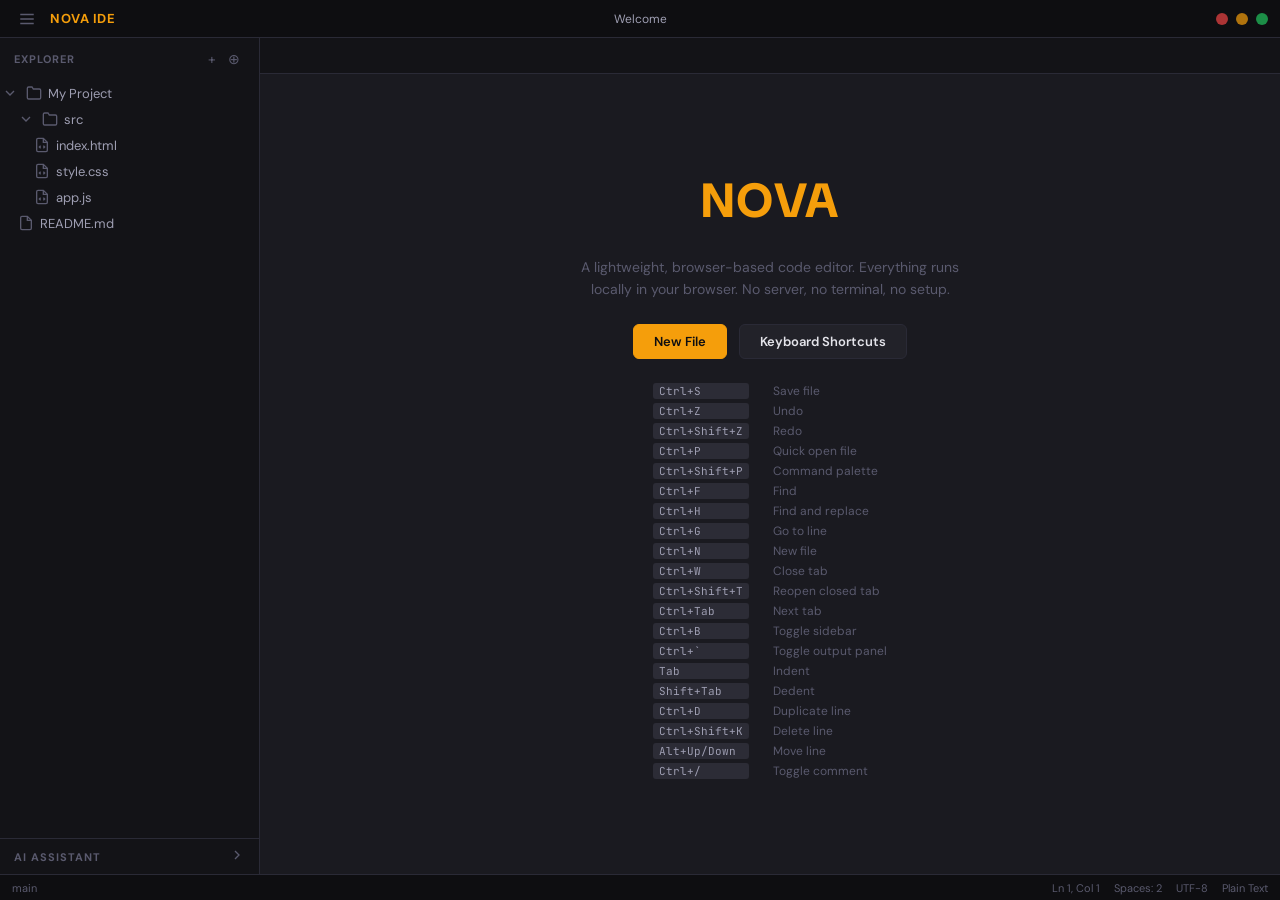
==== commit 90df2c36: "Rename Forge IDE to Nova IDE in ide.html" ====
--- a/ide.html
+++ b/ide.html
@@ -3,7 +3,7 @@
 <head>
 <meta charset="UTF-8">
 <meta name="viewport" content="width=device-width, initial-scale=1.0">
-<title>Forge IDE</title>
+<title>Nova IDE</title>
 <link rel="preconnect" href="https://fonts.googleapis.com">
 <link href="https://fonts.googleapis.com/css2?family=JetBrains+Mono:wght@400;700&family=DM+Sans:wght@400;500;600;700;900&display=swap" rel="stylesheet">
 <style>
@@ -172,7 +172,7 @@
   <header id="titleBar">
     <div class="title-left">
       <button id="menuBtn" title="Toggle Sidebar" style="padding:4px 6px;display:flex;color:var(--tx-2)"></button>
-      <span class="app-name">FORGE IDE</span>
+      <span class="app-name">NOVA IDE</span>
     </div>
     <div class="title-center" id="titleCenter">Welcome</div>
     <div class="title-right">
@@ -227,7 +227,7 @@
     </div>
     <div id="editorContainer">
       <div id="welcomeScreen">
-        <div class="welcome-logo">FORGE</div>
+        <div class="welcome-logo">NOVA</div>
         <div class="welcome-sub">A lightweight, browser-based code editor. Everything runs locally in your browser. No server, no terminal, no setup.</div>
         <div class="welcome-actions">
           <button class="wbtn primary" id="wNewFile">New File</button>
@@ -374,10 +374,10 @@
 function defaultProject(){
   const root=mkFile(S.projectName,'folder',null);S.rootId=root.id;S.openFolders.add(root.id);
   const src=mkFile('src','folder',root.id);S.openFolders.add(src.id);
-  mkFile('index.html','file',src.id,'<!DOCTYPE html>\n<html lang="en">\n<head>\n  <meta charset="UTF-8">\n  <meta name="viewport" content="width=device-width, initial-scale=1.0">\n  <title>My Project</title>\n  <link rel="stylesheet" href="style.css">\n</head>\n<body>\n  <h1>Hello, Forge!</h1>\n  <p>Start editing to see changes.</p>\n  <div id="app"></div>\n  <script src="app.js"><\/script>\n</body>\n</html>');
+  mkFile('index.html','file',src.id,'<!DOCTYPE html>\n<html lang="en">\n<head>\n  <meta charset="UTF-8">\n  <meta name="viewport" content="width=device-width, initial-scale=1.0">\n  <title>My Project</title>\n  <link rel="stylesheet" href="style.css">\n</head>\n<body>\n  <h1>Hello, Nova!</h1>\n  <p>Start editing to see changes.</p>\n  <div id="app"></div>\n  <script src="app.js"><\/script>\n</body>\n</html>');
   mkFile('style.css','file',src.id,'/* Main Styles */\nbody {\n  font-family: system-ui, sans-serif;\n  max-width: 800px;\n  margin: 2rem auto;\n  padding: 0 1rem;\n  color: #e0e0e0;\n  background: #1a1a20;\n}\n\nh1 {\n  color: #f59e0b;\n  font-size: 2.5rem;\n  margin-bottom: 0.5rem;\n}\n\np {\n  color: #9e9eb2;\n  line-height: 1.6;\n}\n\n#app {\n  margin-top: 2rem;\n  padding: 1.5rem;\n  border: 1px solid #2a2a36;\n  border-radius: 8px;\n  background: #222229;\n}\n');
   mkFile('app.js','file',src.id,'// Main Application\nfunction init() {\n  const app = document.getElementById(\'app\');\n  app.innerHTML = \'<p>App loaded successfully!</p>\';\n\n  console.log(\'Project initialized\');\n}\n\n// Counter example\nlet count = 0;\nfunction increment() {\n  count++;\n  const el = document.getElementById(\'count\');\n  if (el) el.textContent = count;\n}\n\ndocument.addEventListener(\'DOMContentLoaded\', init);\n');
-  mkFile('README.md','file',root.id,'# My Project\n\nBuilt with Forge IDE — a browser-based code editor.\n\n## Files\n\n- `src/index.html` — Main HTML page\n- `src/style.css` — Stylesheet\n- `src/app.js` — Application logic\n\n## Getting Started\n\nOpen `src/index.html` in a browser to view the project.\nEdit files here in Forge IDE and press Ctrl+S to save.\n');
+  mkFile('README.md','file',root.id,'# My Project\n\nBuilt with Nova IDE — a browser-based code editor.\n\n## Files\n\n- `src/index.html` — Main HTML page\n- `src/style.css` — Stylesheet\n- `src/app.js` — Application logic\n\n## Getting Started\n\nOpen `src/index.html` in a browser to view the project.\nEdit files here in Nova IDE and press Ctrl+S to save.\n');
 }
 function getFilePath(id){const parts=[];let n=S.files.get(id);while(n){parts.unshift(n.name);n=n.parent?S.files.get(n.parent):null}return parts.join('/')}
 function findFileByName(name,parentId){
@@ -839,7 +839,7 @@
   {label:'Close All Tabs',shortcut:'',fn:closeAllTabs},
   {label:'Format Document',shortcut:'',fn:()=>toast('Format hook — connect a formatter')},
   {label:'Toggle AI Assistant',shortcut:'',fn:toggleAI},
-  {label:'Clear Local Storage',shortcut:'',fn:()=>{localStorage.removeItem('forge-ide');toast('Storage cleared. Reload to start fresh.')}},
+  {label:'Clear Local Storage',shortcut:'',fn:()=>{localStorage.removeItem('nova-ide');toast('Storage cleared. Reload to start fresh.')}},
 ];
 
 let cpSelected=0;
@@ -937,10 +937,10 @@
 function persist(){
   const data={projectName:S.projectName,files:[]};
   S.files.forEach(f=>data.files.push({id:f.id,name:f.name,type:f.type,parent:f.parent,content:f.content,children:f.children}));
-  try{localStorage.setItem('forge-ide',JSON.stringify(data))}catch(e){}
+  try{localStorage.setItem('nova-ide',JSON.stringify(data))}catch(e){}
 }
 function loadPersist(){
-  try{const raw=localStorage.getItem('forge-ide');if(!raw)return false;
+  try{const raw=localStorage.getItem('nova-ide');if(!raw)return false;
     const data=JSON.parse(raw);S.projectName=data.projectName||'My Project';
     data.files.forEach(f=>S.files.set(f.id,{id:f.id,name:f.name,type:f.type,parent:f.parent,content:f.content||'',children:f.children||[]}));
     S.files.forEach(f=>{if(f.type==='folder'&&!f.parent)S.rootId=f.id});return S.files.size>0;
@@ -1366,4 +1366,4 @@
 })();
 </script>
 </body>
-</html>+</html>
